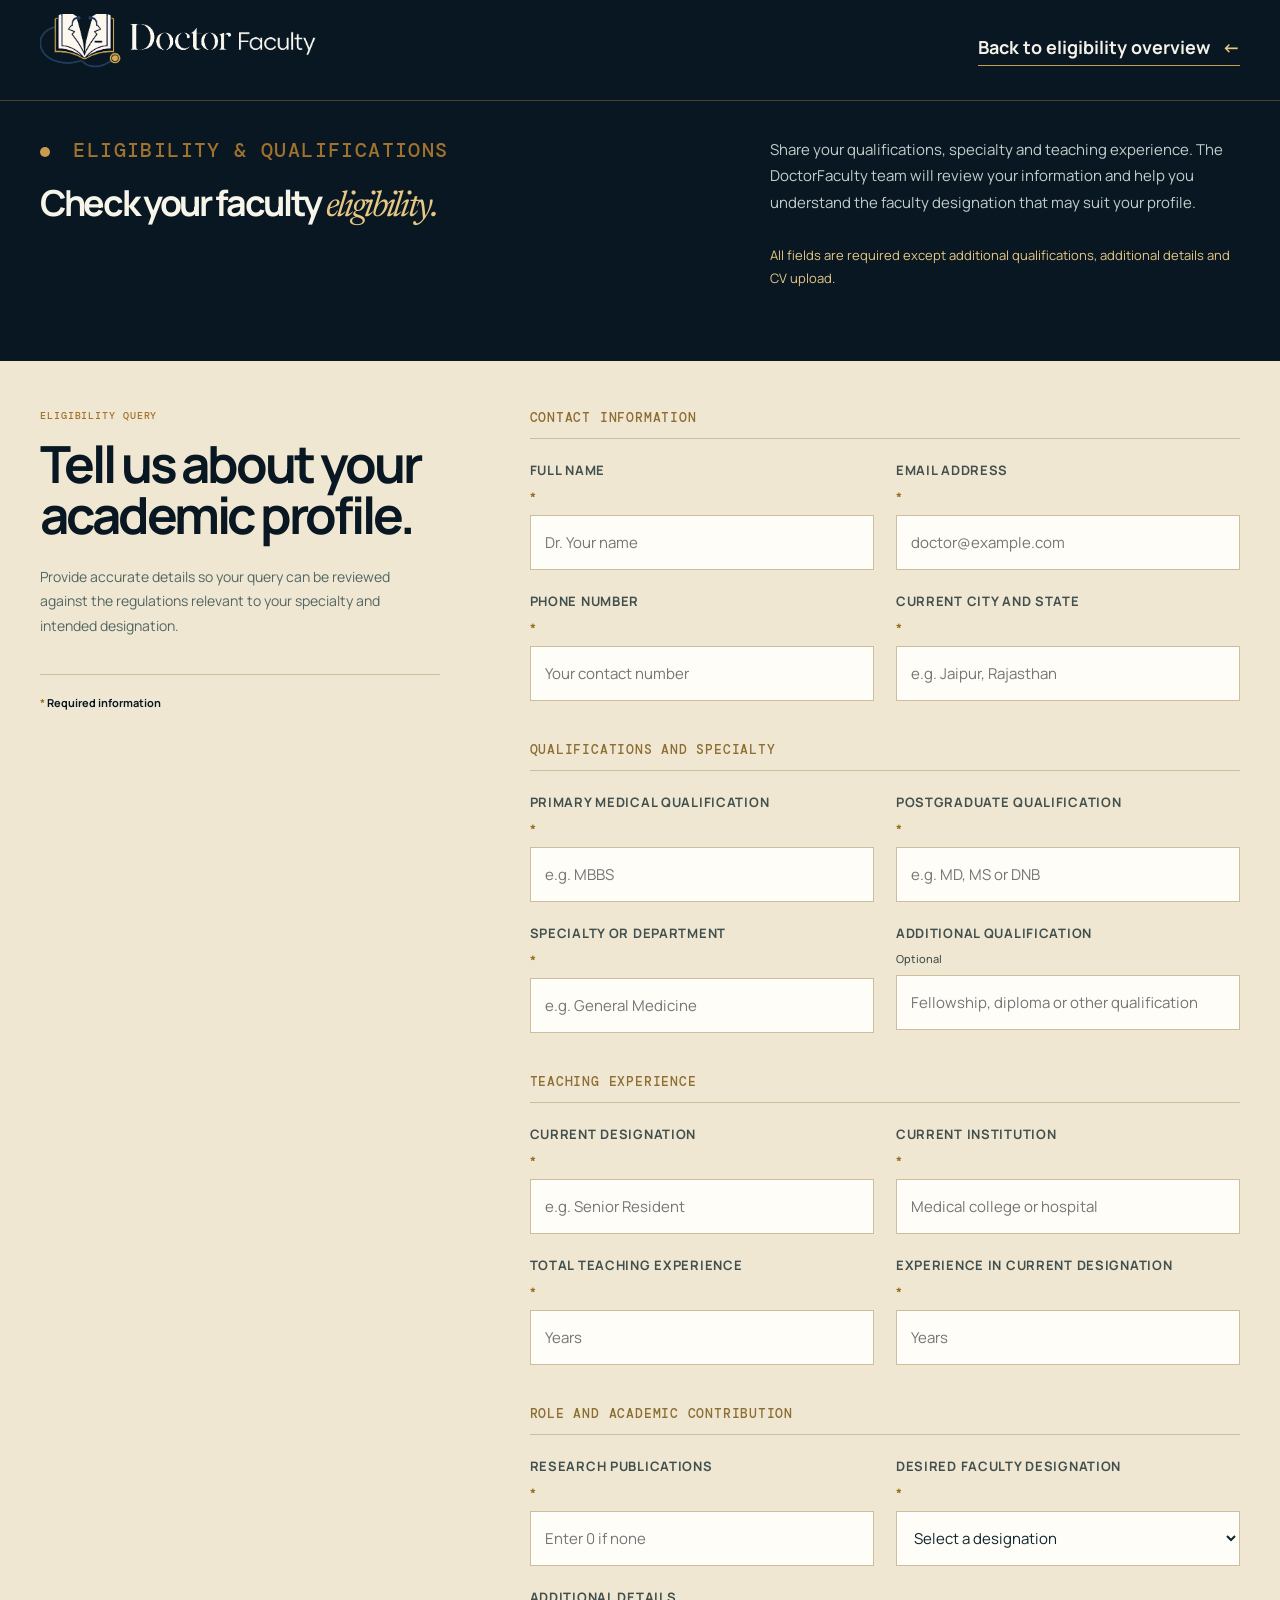
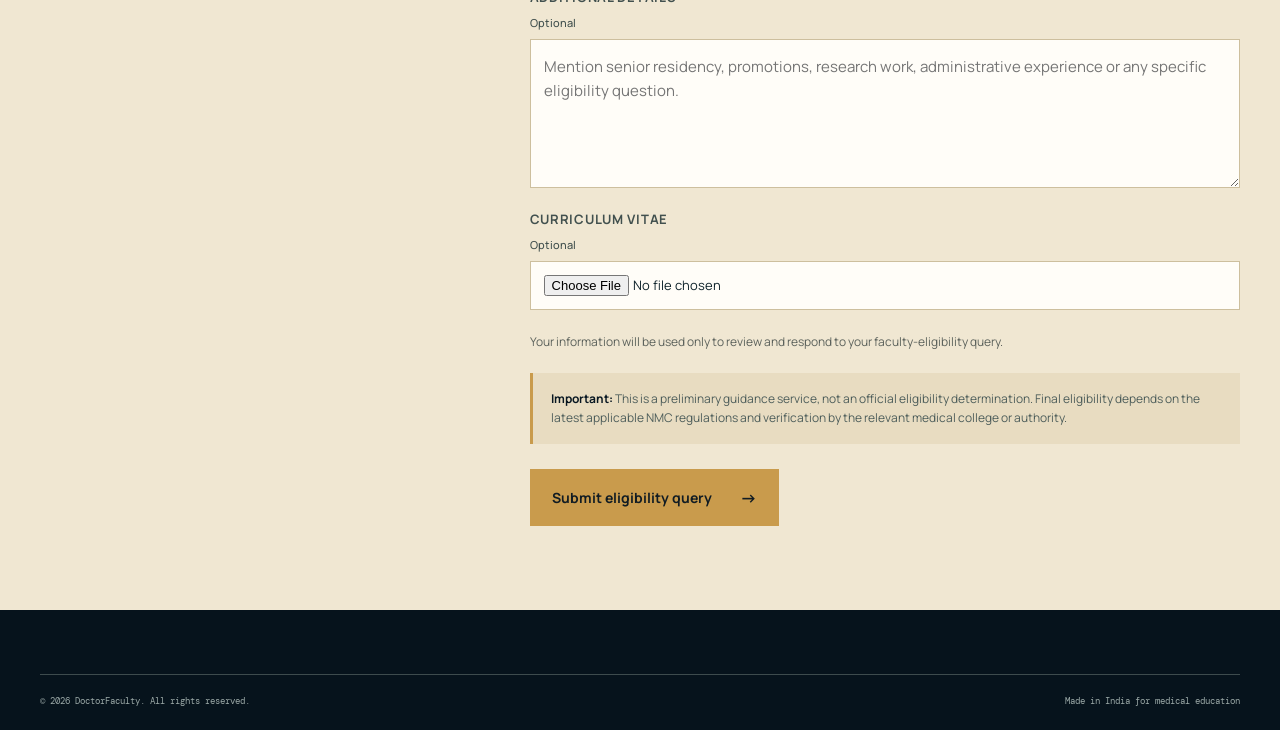
==== eligibility-check.html @ 606409a4 "Add files via upload" ====
<!doctype html>
<html lang="en">
<head>
  <script async src="https://www.googletagmanager.com/gtag/js?id=G-5FR53TYFRN"></script>
  <script>
    window.dataLayer = window.dataLayer || [];
    function gtag(){dataLayer.push(arguments);}
    gtag('js', new Date());
    gtag('config', 'G-5FR53TYFRN');
  </script>
  <meta charset="UTF-8" />
  <meta name="viewport" content="width=device-width, initial-scale=1.0" />
  <meta name="description" content="Share your qualifications and teaching experience for a preliminary DoctorFaculty eligibility review." />
  <title>Check Your Faculty Eligibility | DoctorFaculty</title>
  <link rel="preconnect" href="https://fonts.googleapis.com" />
  <link rel="preconnect" href="https://fonts.gstatic.com" crossorigin />
  <link href="https://fonts.googleapis.com/css2?family=DM+Mono:wght@400;500&family=Manrope:wght@400;500;600;700;800&family=Newsreader:opsz,wght@6..72,400;6..72,500&display=swap" rel="stylesheet" />
  <link rel="stylesheet" href="styles.css?v=20260720-3" />
  <link rel="icon" type="image/png" href="doctorfaculty-favicon.png?v=20260718-4" />
</head>
<body>
  <header class="header">
    <nav class="nav container" aria-label="Main navigation">
      <a class="logo logo-image" href="index.html#home" aria-label="DoctorFaculty home"><span><img src="doctorfaculty-logo-transparent-v2.png?v=20260718-5" alt="DoctorFaculty" /></span></a>
      <a class="back-home" href="index.html#eligibility">Back to eligibility overview <span>←</span></a>
    </nav>
  </header>

  <main class="join-page eligibility-query-page">
    <section class="join-intro eligibility-query-intro">
      <div class="container join-intro-grid">
        <div>
          <p class="eyebrow"><i></i> Eligibility &amp; qualifications</p>
          <h1>Check your faculty <em>eligibility.</em></h1>
        </div>
        <div>
          <p>Share your qualifications, specialty and teaching experience. The DoctorFaculty team will review your information and help you understand the faculty designation that may suit your profile.</p>
          <p class="eligibility-intro-note">All fields are required except additional qualifications, additional details and CV upload.</p>
        </div>
      </div>
    </section>

    <section class="join-form-section eligibility-form-section">
      <div class="container join-form-layout">
        <aside class="form-aside">
          <p class="eyebrow">Eligibility query</p>
          <h2>Tell us about your academic profile.</h2>
          <p>Provide accurate details so your query can be reviewed against the regulations relevant to your specialty and intended designation.</p>
          <div class="required-note"><span>*</span> Required information</div>
        </aside>

        <form class="faculty-application eligibility-application" action="https://formsubmit.co/doctorfaculty09@gmail.com" method="POST" enctype="multipart/form-data">
          <input type="hidden" name="_subject" value="New DoctorFaculty faculty eligibility query" />
          <input type="hidden" name="_template" value="table" />

          <h3 class="form-section-title">Contact information</h3>
          <label>Full name <b>*</b><input type="text" name="name" autocomplete="name" placeholder="Dr. Your name" required /></label>
          <label>Email address <b>*</b><input type="email" name="email" autocomplete="email" placeholder="doctor@example.com" required /></label>
          <label>Phone number <b>*</b><input type="tel" name="phone" autocomplete="tel" inputmode="tel" placeholder="Your contact number" required /></label>
          <label>Current city and state <b>*</b><input type="text" name="current_location" placeholder="e.g. Jaipur, Rajasthan" required /></label>

          <h3 class="form-section-title">Qualifications and specialty</h3>
          <label>Primary medical qualification <b>*</b><input type="text" name="primary_qualification" placeholder="e.g. MBBS" required /></label>
          <label>Postgraduate qualification <b>*</b><input type="text" name="postgraduate_qualification" placeholder="e.g. MD, MS or DNB" required /></label>
          <label>Specialty or department <b>*</b><input type="text" name="specialty_department" placeholder="e.g. General Medicine" required /></label>
          <label>Additional qualification <small>Optional</small><input type="text" name="additional_qualification" placeholder="Fellowship, diploma or other qualification" /></label>

          <h3 class="form-section-title">Teaching experience</h3>
          <label>Current designation <b>*</b><input type="text" name="current_designation" placeholder="e.g. Senior Resident" required /></label>
          <label>Current institution <b>*</b><input type="text" name="current_institution" placeholder="Medical college or hospital" required /></label>
          <label>Total teaching experience <b>*</b><input type="number" name="total_teaching_experience_years" min="0" step="0.5" placeholder="Years" required /></label>
          <label>Experience in current designation <b>*</b><input type="number" name="current_designation_experience_years" min="0" step="0.5" placeholder="Years" required /></label>

          <h3 class="form-section-title">Role and academic contribution</h3>
          <label>Research publications <b>*</b><input type="number" name="research_publications" min="0" step="1" placeholder="Enter 0 if none" required /></label>
          <label>Desired faculty designation <b>*</b><select name="desired_faculty_designation" required><option value="" selected disabled>Select a designation</option><option>Assistant Professor</option><option>Associate Professor</option><option>Professor</option><option>Not sure — please advise</option></select></label>
          <label class="field-wide">Additional details <small>Optional</small><textarea name="additional_details" rows="5" placeholder="Mention senior residency, promotions, research work, administrative experience or any specific eligibility question."></textarea></label>
          <label class="field-wide">Curriculum vitae <small>Optional</small><input type="file" name="attachment" accept=".pdf,.doc,.docx" /></label>

          <p class="form-privacy">Your information will be used only to review and respond to your faculty-eligibility query.</p>
          <p class="eligibility-disclaimer"><strong>Important:</strong> This is a preliminary guidance service, not an official eligibility determination. Final eligibility depends on the latest applicable NMC regulations and verification by the relevant medical college or authority.</p>
          <button class="button primary" type="submit">Submit eligibility query <span>→</span></button>
        </form>
      </div>
    </section>
  </main>

  <footer><div class="container footer-bottom join-footer"><span>© 2026 DoctorFaculty. All rights reserved.</span><span>Made in India for medical education</span></div></footer>
</body>
</html>
---- styles.css ----
:root{--navy:#081722;--navy-2:#0e2531;--gold:#c99b4c;--gold-light:#e7c784;--ivory:#f8f5ed;--cream:#f0e7d2;--muted:#aeb9b8;--line:rgba(201,155,76,.34);--dark-text:#18303a;--body:#526663}*{box-sizing:border-box}html{scroll-behavior:smooth;scroll-padding-top:80px}body{margin:0;background:var(--ivory);color:var(--navy);font-family:Manrope,Arial,sans-serif;-webkit-font-smoothing:antialiased}a{color:inherit}.container{width:min(1180px,calc(100% - 48px));margin:auto}.header{background:var(--navy);border-bottom:1px solid var(--line);position:sticky;top:0;z-index:20}.nav{min-height:80px;display:flex;align-items:center;justify-content:space-between;gap:28px}.logo{font:700 23px Newsreader,Georgia,serif;letter-spacing:-.7px;color:#fff;text-decoration:none;white-space:nowrap}.logo>span:not(.logo-mark){color:var(--gold-light)}.logo-mark{font:16px Manrope,sans-serif;color:var(--gold);margin-right:6px}.nav-links{display:flex;align-items:center;justify-content:flex-end;gap:clamp(13px,1.65vw,28px)}.nav-links a{font:600 10.5px Manrope,sans-serif;color:#e8ece8;text-decoration:none;white-space:nowrap}.nav-links a:hover{color:var(--gold-light)}.menu-toggle{display:none;border:0;background:transparent;color:#fff;font:500 11px 'DM Mono',monospace}.eyebrow{margin:0 0 16px;font:500 10px 'DM Mono',monospace;letter-spacing:.09em;text-transform:uppercase;color:#a1722c}.eyebrow i{width:6px;height:6px;display:inline-block;background:var(--gold);border-radius:50%;margin-right:8px}.hero{min-height:660px;background:var(--navy);display:grid;grid-template-columns:minmax(24px,1fr) minmax(0,570px) minmax(0,610px) minmax(24px,1fr)}.hero-copy{grid-column:2;padding:90px 70px 72px 0;position:relative;z-index:1;align-self:center}.hero h1,.section h2,.profile-section h2,.contact h2{font-size:clamp(55px,5.9vw,84px);line-height:.94;letter-spacing:-.068em;margin:18px 0 27px;color:var(--ivory);font-weight:700}.hero h1 em,.section h2 em,.profile-section h2 em,.contact h2 em{font-family:Newsreader,Georgia,serif;font-weight:400;color:var(--gold-light)}.intro{font-size:15px;line-height:1.75;max-width:480px;color:#c3cdca;margin:0}.hero-actions{display:flex;align-items:center;gap:25px;margin-top:34px}.button{font:700 11px Manrope,sans-serif;text-decoration:none;display:inline-flex;align-items:center;justify-content:center;gap:28px;border:0;cursor:pointer}.button span{font-size:17px}.primary{padding:15px 18px;background:var(--gold);color:#111c23}.text-button{color:#f4f2e8;border-bottom:1px solid var(--gold);padding-bottom:7px}.trusted{display:flex;align-items:center;gap:13px;margin-top:48px}.avatars{display:flex}.avatars span{display:grid;place-items:center;width:32px;height:32px;background:#b49e82;border:2px solid var(--navy);color:#13222d;border-radius:50%;margin-left:-7px;font:9px 'DM Mono',monospace}.avatars span:nth-child(2){background:#a8b7af}.avatars span:nth-child(3){background:#c29188}.trusted p{margin:0;color:#b8c4c0;font-size:10px;line-height:1.5}.trusted b{color:#f7f4e9}.hero-visual{grid-column:3;background:linear-gradient(90deg,rgba(8,23,34,.27),transparent 32%),url('doctorfaculty-premium-hero.png') center/cover no-repeat;border-left:1px solid var(--line);border-right:1px solid var(--line)}.logo-strip{background:#0d202a;color:#edeade;border-top:1px solid var(--line);border-bottom:1px solid var(--line);padding:25px 0}.logo-strip .container{display:flex;align-items:center;justify-content:space-between;gap:32px}.logo-strip p{margin:0;color:#aeb9b8;font:9px 'DM Mono',monospace;text-transform:uppercase;letter-spacing:.06em}.logo-strip div{display:flex;align-items:center;gap:42px;font:700 15px Newsreader,Georgia,serif;color:#e3d2ad}.section{padding:105px 0}.section h2,.profile-section h2{color:var(--navy);margin:0}.section h2 em,.profile-section h2 em{color:#a1722c}.split-intro{display:grid;grid-template-columns:1.15fr .85fr;gap:100px;align-items:start}.split-intro h2{font-size:clamp(45px,5vw,70px)}.lead-copy{padding-top:31px}.lead-copy p{font-size:16px;line-height:1.78;color:var(--body);margin:0 0 19px}.arrow-link{display:inline-block;font:700 11px Manrope,sans-serif;color:var(--navy);text-decoration:none;border-bottom:1px solid var(--gold);padding-bottom:7px;margin-top:13px}.arrow-link span{font-size:16px;margin-left:13px}.value-grid{display:grid;grid-template-columns:repeat(3,1fr);margin-top:70px;border-top:1px solid #d0c8b7}.value-grid article{padding:27px 35px 5px 0;border-right:1px solid #d0c8b7}.value-grid article+article{padding-left:35px}.value-grid article:last-child{border-right:0}.value-grid span{font:500 9px 'DM Mono',monospace;color:#937335}.value-grid h3{font-size:24px;letter-spacing:-.05em;margin:39px 0 12px}.value-grid p{font-size:13px;line-height:1.65;color:var(--body);max-width:300px}.careers{background:var(--navy-2);color:#f7f4e9}.careers .eyebrow{color:var(--gold-light)}.careers h2{color:#f7f4e9;font-size:clamp(45px,5vw,70px)}.careers h2 em{color:var(--gold-light)}.section-head{display:grid;grid-template-columns:1.3fr .7fr;gap:100px;align-items:end;margin-bottom:58px}.section-head>p{font-size:15px;line-height:1.75;color:var(--body);margin:0 0 5px}.careers .section-head>p{color:#bdc9c5}.career-grid{display:grid;grid-template-columns:repeat(3,1fr);gap:15px}.career-grid article{min-height:355px;background:#fdfbf5;color:var(--navy);padding:28px;display:flex;flex-direction:column;border:1px solid #cfc7b6}.career-grid article.accent{background:var(--gold);border-color:var(--gold)}.tag,.pill{align-self:flex-start;border:1px solid #b9a779;border-radius:20px;padding:6px 9px;color:#765d2d;font:500 8px 'DM Mono',monospace;text-transform:uppercase;letter-spacing:.04em}.career-grid h3{font-size:32px;line-height:1.04;letter-spacing:-.06em;margin:70px 0 14px}.career-grid p{font-size:13px;line-height:1.65;color:#526763;margin:0}.career-grid a{font-size:11px;font-weight:700;text-decoration:none;margin-top:auto;padding-top:24px;border-top:1px solid #d7d1c3}.career-grid a span{float:right;font-size:16px}.profile-section{background:var(--cream);padding:100px 0}.profile-layout{display:grid;grid-template-columns:.84fr 1.16fr;gap:90px}.profile-layout h2{font-size:clamp(44px,4.8vw,67px);line-height:.98}.profile-layout>div>p:last-child{font-size:16px;line-height:1.7;color:#4e5e5b;max-width:420px}.interest-form{display:grid;grid-template-columns:1fr 1fr;gap:20px}.interest-form label{font-size:11px;font-weight:700;text-transform:uppercase;letter-spacing:.06em;color:#41504e;display:flex;flex-direction:column;gap:9px}.interest-form label small{font-size:11px;font-weight:500;text-transform:none;letter-spacing:0}.interest-form input{width:100%;background:#fffdf8;border:1px solid #cdbf9e;border-radius:0;padding:15px 13px;color:#10242c;font:15px Manrope,sans-serif}.interest-form input[type=file]{padding:12px;font-size:13px}.interest-form .form-wide,.form-note{grid-column:1/-1}.form-note{margin:0;font-size:13px;line-height:1.6;color:#5c625c}.interest-form button{justify-self:start;margin-top:7px}.updates{background:var(--ivory)}.updates-layout{display:grid;grid-template-columns:.8fr 1.2fr;gap:90px}.updates-copy h2{font-size:clamp(44px,4.8vw,68px)}.updates-copy>p:not(.eyebrow){font-size:14px;line-height:1.75;color:var(--body);max-width:400px}.update-list{border-top:1px solid #d4cebf}.update-list a{display:grid;grid-template-columns:84px 1fr 25px;gap:16px;padding:28px 0;border-bottom:1px solid #d4cebf;color:var(--navy);text-decoration:none}.date{padding-top:7px;color:#72827d;font:9px 'DM Mono',monospace}.pill{font-size:8px}.update-list h3{max-width:510px;margin:13px 0 0;font-size:20px;line-height:1.25;letter-spacing:-.045em}.list-arrow{font-size:17px;color:#9a7430}.eligibility{background:#102630;color:#f9f6ed}.eligibility .eyebrow{color:var(--gold-light)}.eligibility h2{color:#f9f6ed;font-size:clamp(45px,5vw,70px)}.eligibility h2 em{color:var(--gold-light)}.eligibility .section-head>p{color:#bdc9c5}.eligibility-grid{display:grid;grid-template-columns:1fr 1fr;border-top:1px solid var(--line)}.eligibility-grid article{display:grid;grid-template-columns:45px 1fr;gap:20px;padding:32px 45px 32px 0;border-bottom:1px solid var(--line)}.eligibility-grid article:nth-child(odd){border-right:1px solid var(--line)}.eligibility-grid article:nth-child(even){padding-left:45px}.eligibility-grid span{width:34px;height:34px;border:1px solid var(--gold);border-radius:50%;display:grid;place-items:center;color:var(--gold-light);font:500 9px 'DM Mono',monospace}.eligibility-grid h3{font-size:21px;letter-spacing:-.045em;margin:4px 0 9px}.eligibility-grid p{font-size:13px;line-height:1.65;color:#afbfbb;margin:0}.disclaimer{font-size:10px;line-height:1.6;color:#90a29e;margin:27px 0 0;max-width:800px}.blog .section-head h2{font-size:clamp(45px,5vw,70px)}.blog-grid{display:grid;grid-template-columns:repeat(3,1fr);gap:15px}.blog-grid article{min-height:330px;background:#fcfbf7;border:1px solid #cfc7b6;padding:28px;display:flex;flex-direction:column}.blog-grid article:nth-child(2){background:#eadfc6}.article-type{color:#8c6d32;font:500 9px 'DM Mono',monospace;text-transform:uppercase;letter-spacing:.04em}.blog-grid h3{font:500 31px/1.06 Newsreader,Georgia,serif;letter-spacing:-.035em;margin:58px 0 16px}.blog-grid p{font-size:13px;line-height:1.65;color:var(--body);margin:0}.blog-grid a{font-size:11px;font-weight:700;text-decoration:none;margin-top:auto;padding-top:22px;border-top:1px solid #d7d1c3}.blog-grid a span{float:right;font-size:16px}.contact{padding:100px 0;background:var(--gold);color:var(--navy)}.contact-layout{display:grid;grid-template-columns:1.2fr .8fr;gap:100px;align-items:end}.contact .eyebrow{color:#59401a}.contact h2{color:var(--navy);font-size:clamp(48px,5.8vw,78px);margin:0}.contact h2 em{color:#fff8e7}.contact-layout>div:last-child>p{font-size:15px;line-height:1.75;color:#493d27;margin:0 0 28px}.dark-button{padding:15px 18px;background:var(--navy);color:#fff}.institution-email{display:block;margin-top:20px;font-size:11px;font-weight:700;text-decoration:none;border-bottom:1px solid #725728;padding-bottom:6px;width:max-content}footer{padding:64px 0 23px;background:#06131c;color:#e9e7df}.footer-grid{display:grid;grid-template-columns:2fr 1fr 1fr;gap:30px}.footer-grid>div:first-child>p{margin:23px 0;font:20px/1.15 Newsreader,Georgia,serif}.footer-grid>div:not(:first-child){display:flex;flex-direction:column;gap:10px}.footer-label{color:#b9a774;font:9px 'DM Mono',monospace;text-transform:uppercase;margin:5px 0 9px}.footer-grid a:not(.logo){color:#e9e7df;text-decoration:none;font-size:11px}.footer-bottom{border-top:1px solid #3d4b4d;margin-top:48px;padding-top:20px;color:#9caaa8;display:flex;justify-content:space-between;font:9px 'DM Mono',monospace}
@media(max-width:1080px){.nav-links{gap:13px}.nav-links a{font-size:9.5px}.hero{grid-template-columns:40px 1fr 44% 40px}.hero-copy{padding-right:40px}.section-head{gap:55px}.logo-strip div{gap:24px}}
@media(max-width:800px){html{scroll-padding-top:68px}.container{width:min(100% - 40px,1180px)}.nav{min-height:68px}.nav-links{display:none}.nav-links.open{display:flex;position:absolute;top:67px;left:0;right:0;padding:26px 24px;align-items:flex-start;flex-direction:column;background:var(--navy);border-bottom:1px solid var(--line);gap:19px}.nav-links a{font-size:12px}.menu-toggle{display:block}.hero{display:block;min-height:0}.hero-copy{padding:70px 20px 62px;width:min(100% - 40px,620px);margin:auto}.hero h1{font-size:52px}.hero-visual{display:block;min-height:430px;border:0;border-top:1px solid var(--line);background-position:63% center}.hero-actions{align-items:flex-start;flex-direction:column;gap:20px}.logo-strip .container{display:block}.logo-strip div{margin-top:18px;gap:12px;justify-content:space-between;font-size:13px}.logo-strip span:nth-child(4){display:none}.section,.profile-section,.contact{padding:78px 0}.split-intro,.section-head,.profile-layout,.updates-layout,.contact-layout{grid-template-columns:1fr;gap:35px}.lead-copy{padding-top:0}.value-grid,.career-grid,.blog-grid{grid-template-columns:1fr}.value-grid{margin-top:48px}.value-grid article,.value-grid article+article{padding:27px 0;border-right:0;border-bottom:1px solid #d0c8b7}.career-grid article{min-height:290px}.career-grid h3{margin-top:45px}.interest-form{grid-template-columns:1fr}.interest-form .form-wide,.form-note{grid-column:auto}.eligibility-grid{grid-template-columns:1fr}.eligibility-grid article,.eligibility-grid article:nth-child(even){padding:28px 0;border-right:0}.blog-grid article{min-height:285px}.blog-grid h3{margin-top:42px}.footer-grid{grid-template-columns:1fr 1fr}.footer-grid>div:first-child{grid-column:1/-1}.footer-bottom{flex-direction:column;align-items:flex-start;gap:13px}}
@media(max-width:430px){.hero h1{font-size:46px}.logo-strip span:nth-child(3){display:none}.update-list a{grid-template-columns:58px 1fr 18px}.update-list h3{font-size:17px}.interest-form button{width:100%}.institution-email{width:auto;line-height:1.5}}
.hero .eyebrow{font-size:42px;line-height:1.15;letter-spacing:.02em;margin-bottom:32px;max-width:650px}.hero .eyebrow i{width:14px;height:14px;margin-right:12px}.hero h1{max-width:650px;text-wrap:balance;line-height:1.06;letter-spacing:-.052em;margin-top:10px}.hero h1 em{display:inline-block;padding-top:.08em}
@media(max-width:800px){.hero .eyebrow{font-size:28px}.hero .eyebrow i{width:10px;height:10px}}
.back-home{color:#f4f2e8;text-decoration:none;font-size:12px;font-weight:700;border-bottom:1px solid var(--gold);padding-bottom:6px}.back-home span{margin-left:8px;color:var(--gold-light)}.join-page{background:var(--ivory)}.join-intro{background:var(--navy);color:#f7f4e9;padding:88px 0}.join-intro-grid{display:grid;grid-template-columns:1.15fr .85fr;gap:95px;align-items:end}.join-intro h1{font-size:clamp(52px,5.6vw,80px);line-height:.96;letter-spacing:-.065em;margin:18px 0 0}.join-intro h1 em{font-family:Newsreader,Georgia,serif;font-weight:400;color:var(--gold-light)}.join-intro-grid>div:last-child>p{font-size:15px;line-height:1.75;color:#c3cdca;margin:0 0 28px}.eligibility-cta{display:flex;flex-direction:column;gap:7px;background:var(--gold);color:var(--navy);padding:22px 24px;text-decoration:none}.eligibility-cta strong{font:700 15px/1.35 Manrope,sans-serif}.eligibility-cta span{font-size:12px;font-weight:700}.join-form-section{padding:95px 0;background:var(--cream)}.join-form-layout{display:grid;grid-template-columns:.72fr 1.28fr;gap:90px}.form-aside h2{font-size:clamp(38px,4vw,58px);line-height:1;letter-spacing:-.06em;margin:16px 0 24px}.form-aside>p:not(.eyebrow){font-size:14px;line-height:1.75;color:var(--body)}.required-note{border-top:1px solid #cdbf9e;margin-top:36px;padding-top:20px;font-size:11px;font-weight:700}.required-note span,.faculty-application label>b{color:#986d22}.faculty-application{display:grid;grid-template-columns:1fr 1fr;gap:22px}.faculty-application label{display:flex;flex-direction:column;gap:9px;font-size:11px;font-weight:700;text-transform:uppercase;letter-spacing:.055em;color:#41504e}.faculty-application label>b{display:inline}.faculty-application label small{font-size:11px;font-weight:500;text-transform:none;letter-spacing:0}.faculty-application input{width:100%;background:#fffdf8;border:1px solid #cdbf9e;border-radius:0;padding:16px 14px;color:#10242c;font:15px Manrope,sans-serif}.faculty-application input:focus{outline:2px solid var(--gold);outline-offset:1px}.faculty-application input[type=file]{padding:13px;font-size:13px}.faculty-application .field-wide,.form-privacy{grid-column:1/-1}.form-privacy{font-size:12px;line-height:1.6;color:#5c625c;margin:0}.faculty-application button{justify-self:start;margin-top:3px}.join-footer{margin-top:0}
@media(max-width:800px){.join-intro{padding:70px 0}.join-intro-grid,.join-form-layout{grid-template-columns:1fr;gap:38px}.join-intro h1{font-size:50px}.join-form-section{padding:72px 0}.faculty-application{grid-template-columns:1fr}.faculty-application .field-wide,.form-privacy{grid-column:auto}.faculty-application button{width:100%}}
@media(max-width:430px){.back-home{font-size:10px}.join-intro h1{font-size:43px}.eligibility-cta{padding:19px}.faculty-application{gap:18px}}
@media(min-width:801px){.container{width:min(1440px,calc(100% - 80px))}.nav-links{gap:clamp(24px,2vw,38px)}.nav-links a{font-size:15px;letter-spacing:-.01em}.hero{grid-template-columns:minmax(0,1fr) minmax(0,1fr);min-height:740px}.hero-copy{grid-column:1;padding:40px 64px 42px max(60px,calc((100vw - 1440px)/2));align-self:center}.hero-visual{grid-column:2;min-height:740px;background-image:linear-gradient(90deg,rgba(8,23,34,.18),transparent 26%),url('doctorfaculty-premium-hero.png?v=20260718-3');background-position:center right;border-right:0}.hero .eyebrow{font-size:30px;line-height:1.25;letter-spacing:.015em;margin-bottom:22px;max-width:760px}.hero .eyebrow i{width:12px;height:12px;margin-right:14px}.hero h1{max-width:760px;font-size:clamp(68px,5vw,88px);line-height:1.04;letter-spacing:-.045em;margin:0}.hero h1 em{display:block;margin-top:.17em;padding-top:0;line-height:1.06}.intro{max-width:590px;font-size:17px;line-height:1.6;margin-top:14px}.hero-actions{margin-top:16px}.button{font-size:14px}.primary{padding:17px 22px}}
@media(prefers-reduced-motion:reduce){html{scroll-behavior:auto}}
.logo-image{display:block;width:285px;height:72px;overflow:hidden;flex:0 0 auto}.logo-image>span{display:block;position:relative;width:100%;height:100%;overflow:hidden}.logo-image img{display:block;width:310px;max-width:none;transform:translate(-18px,-48px)}.footer-logo-image{width:250px;height:64px}.footer-logo-image img{width:275px;transform:translate(-16px,-43px)}
@media(min-width:801px){.nav{min-height:100px}}
@media(max-width:800px){.nav{min-height:78px}.logo-image{width:205px;height:55px}.logo-image img{width:225px;transform:translate(-13px,-35px)}}
.eligibility-button{margin-top:28px}.eligibility-query-intro{padding-bottom:76px}.eligibility-intro-note{margin-top:20px!important;color:var(--gold-light)!important;font-size:13px!important}.eligibility-form-section{padding-top:92px}.eligibility-application{align-items:start}.faculty-application select,.faculty-application textarea{width:100%;background:#fffdf8;border:1px solid #cdbf9e;border-radius:0;padding:15px 13px;color:#10242c;font:15px Manrope,sans-serif}.faculty-application textarea{resize:vertical;line-height:1.55}.form-section-title{grid-column:1/-1;margin:18px 0 0;padding:0 0 12px;border-bottom:1px solid #cdbf9e;color:#8c6d32;font:500 11px 'DM Mono',monospace;text-transform:uppercase;letter-spacing:.06em}.form-section-title:first-of-type{margin-top:0}.eligibility-disclaimer{grid-column:1/-1;margin:0;padding:16px 18px;border-left:3px solid var(--gold);background:#e8dcc1;color:#4e5e5b;font-size:12px;line-height:1.65}.eligibility-disclaimer strong{color:var(--navy)}
@media(max-width:800px){.eligibility-query-intro{padding-bottom:60px}.eligibility-form-section{padding-top:72px}.form-section-title{grid-column:auto}.eligibility-disclaimer{grid-column:auto}}
@media(max-width:800px){.header .container{width:min(100% - 28px,1180px)}.nav{position:relative;min-height:78px;gap:14px}.menu-toggle{display:inline-flex;align-items:center;justify-content:center;gap:10px;min-width:92px;min-height:44px;padding:10px 14px;border:1px solid var(--line);color:#fff;font:600 13px Manrope,sans-serif;cursor:pointer}.menu-toggle b{color:var(--gold-light);font-size:18px;line-height:1}.nav-links.open{display:flex;position:fixed;top:78px;left:0;right:0;max-height:calc(100vh - 78px);overflow-y:auto;padding:10px 20px 24px;align-items:stretch;flex-direction:column;background:#081722;border-top:1px solid var(--line);border-bottom:2px solid var(--gold);gap:0;box-shadow:0 18px 38px rgba(0,0,0,.28)}.nav-links a{display:flex;align-items:center;min-height:56px;padding:13px 4px;border-bottom:1px solid rgba(201,155,76,.22);font-size:16px;font-weight:600;white-space:normal}.nav-links a:last-child{border-bottom:0}.back-home{min-height:44px;display:inline-flex;align-items:center;text-align:right;line-height:1.3}.hero-copy{padding-top:58px}.hero h1{font-size:clamp(46px,13vw,58px);line-height:1}.hero .eyebrow{font-size:clamp(17px,5.7vw,25px);line-height:1.35}.hero-visual{min-height:360px}.button{min-height:48px}.primary{padding:16px 20px}}
@media(max-width:430px){.logo-image{width:190px;height:52px}.logo-image img{width:210px;transform:translate(-12px,-33px)}.menu-toggle{min-width:84px;padding:9px 11px}.back-home{max-width:126px;font-size:10px}.hero-copy{width:min(100% - 28px,620px);padding-left:0;padding-right:0}.hero h1{font-size:46px}.section h2,.profile-section h2,.contact h2{font-size:44px}.footer-grid{grid-template-columns:1fr}.footer-grid>div:first-child{grid-column:auto}}
@media(max-width:800px){.menu-toggle,.nav-links,.nav-links.open{display:none!important}.nav{justify-content:flex-start}.hero-copy{padding-top:46px}}

/* Join page refinements — 2026-07-20 */
.join-intro{padding:36px 0 44px}
.join-intro-grid{align-items:start}
.join-intro .eyebrow{font-size:20px;letter-spacing:.07em;margin-bottom:20px}
.join-intro .eyebrow i{width:10px;height:10px;margin-right:10px}
.join-intro h1{font-size:clamp(26px,2.8vw,40px);line-height:1.1}
.back-home{font-size:18px}
@media(max-width:800px){.join-intro{padding:36px 0 64px}.join-intro h1{font-size:27px}.join-intro .eyebrow{font-size:16px}}
@media(max-width:430px){.back-home{font-size:14px}.join-intro h1{font-size:24px}}

.join-form-section{padding:48px 0 84px}
@media(max-width:800px){.join-intro{padding:28px 0 36px}.join-form-section{padding:44px 0 64px}}

/* Form label sizing — 2026-07-20 */
.faculty-application label{font-size:13px}
.form-section-title{font-size:13px}
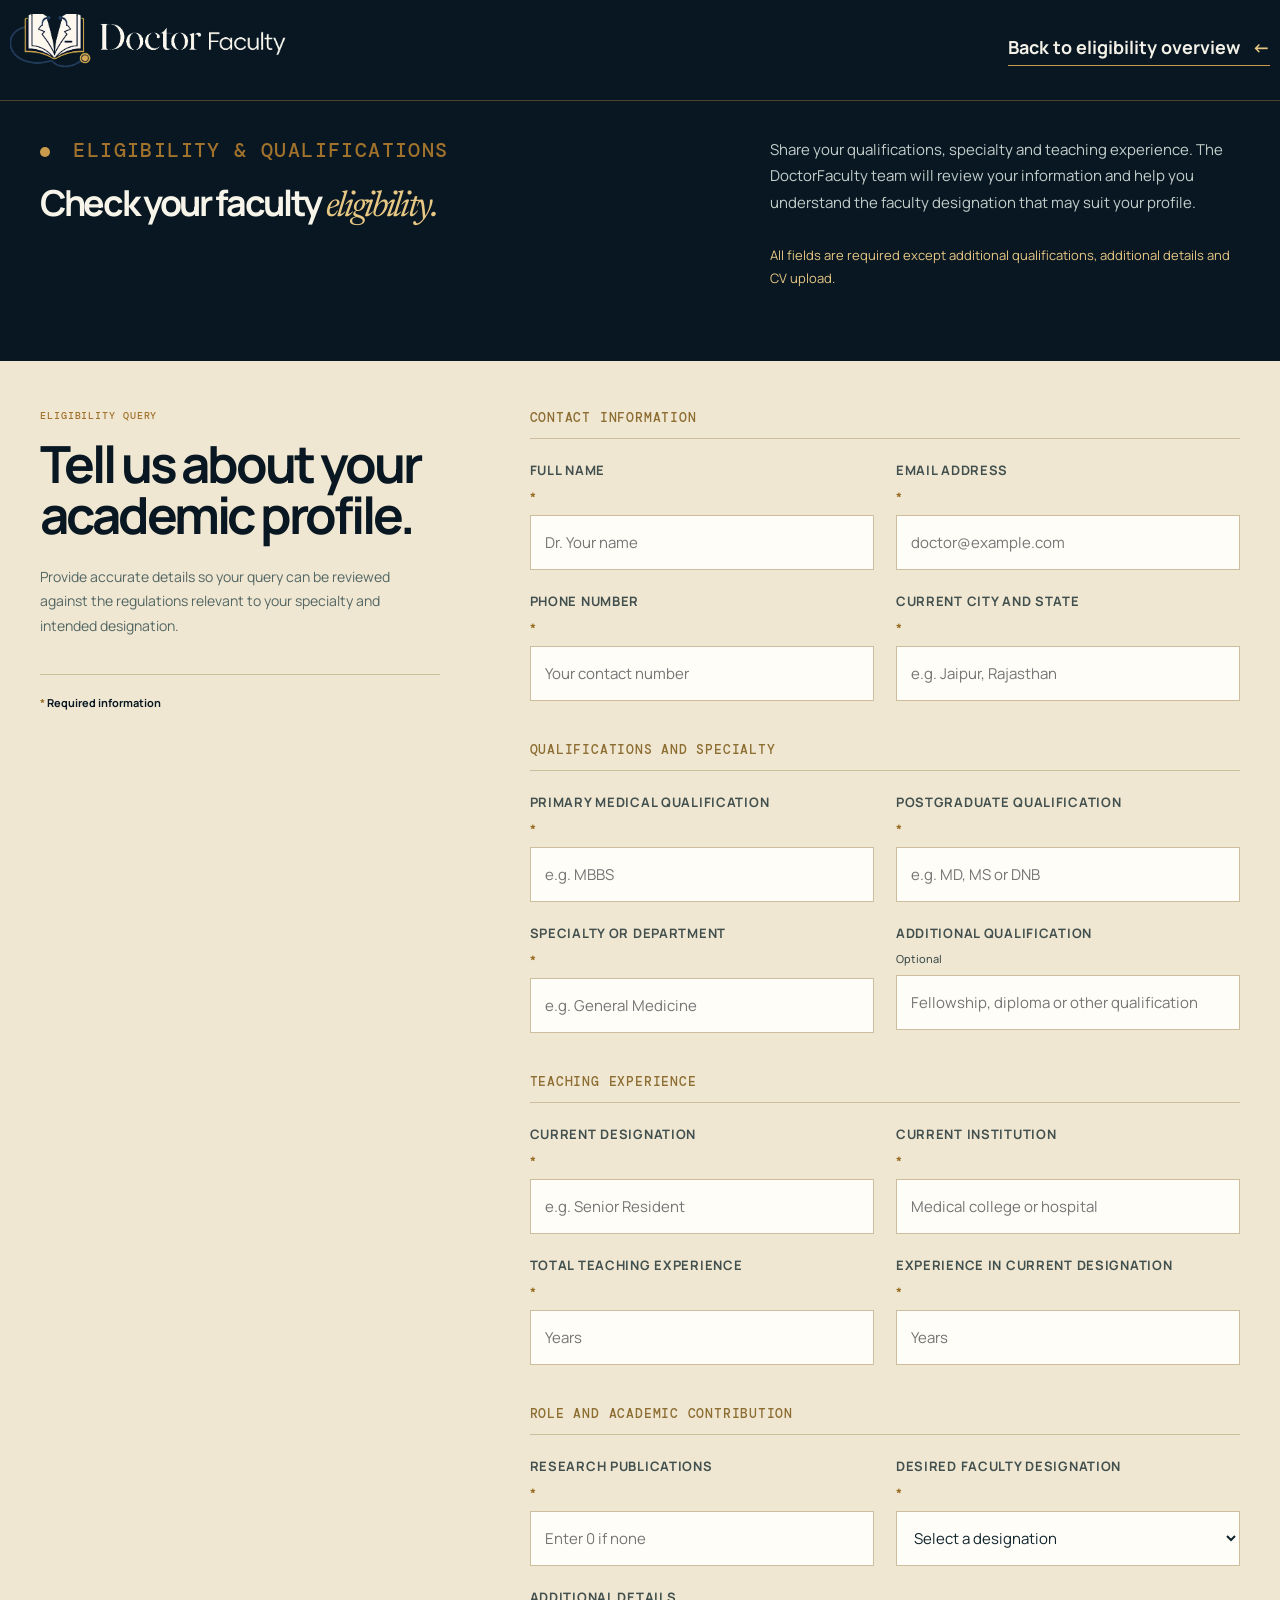
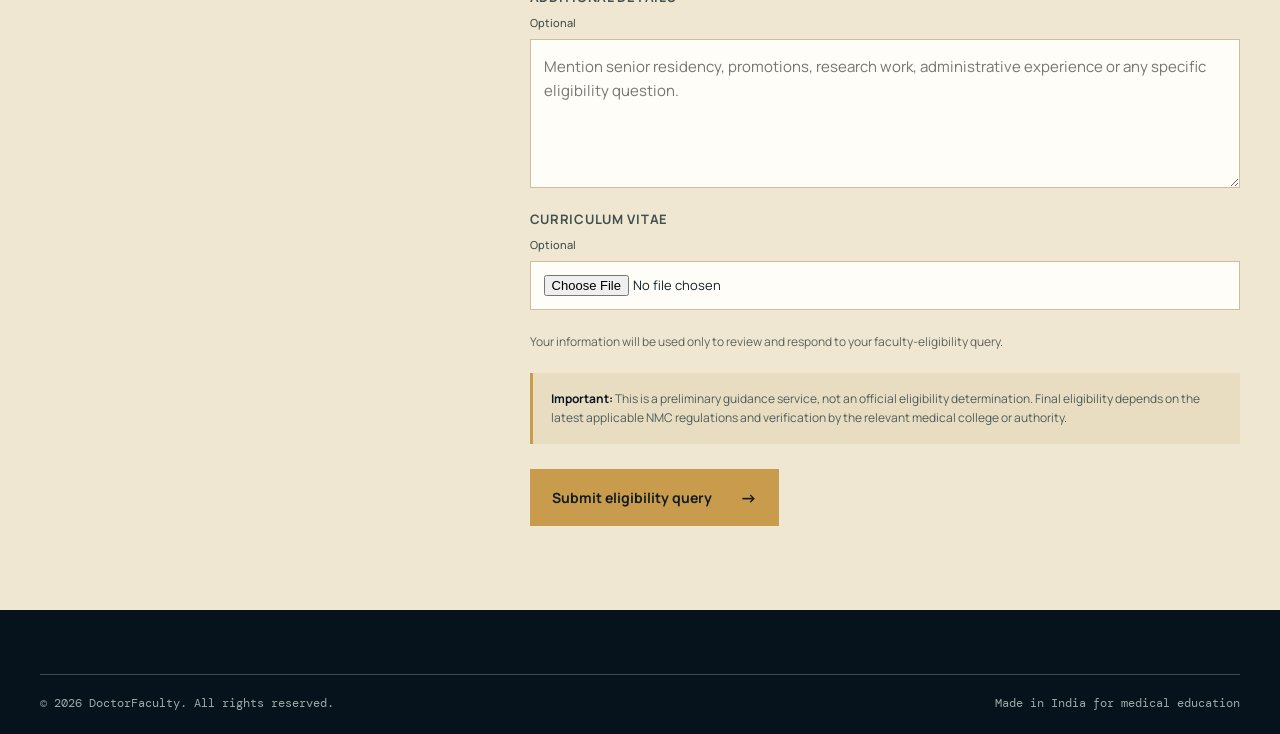
==== commit 95d81234: "Add NMC updates and For Institutions pages, update nav and stylesheet Move NMC updates from homepage" ====
--- a/eligibility-check.html
+++ b/eligibility-check.html
@@ -15,7 +15,7 @@
   <link rel="preconnect" href="https://fonts.googleapis.com" />
   <link rel="preconnect" href="https://fonts.gstatic.com" crossorigin />
   <link href="https://fonts.googleapis.com/css2?family=DM+Mono:wght@400;500&family=Manrope:wght@400;500;600;700;800&family=Newsreader:opsz,wght@6..72,400;6..72,500&display=swap" rel="stylesheet" />
-  <link rel="stylesheet" href="styles.css?v=20260720-3" />
+  <link rel="stylesheet" href="site-v18-navright.css" />
   <link rel="icon" type="image/png" href="doctorfaculty-favicon.png?v=20260718-4" />
 </head>
 <body>
--- a/site-v18-navright.css
+++ b/site-v18-navright.css
@@ -0,0 +1,37 @@
+:root{--navy:#081722;--navy-2:#0e2531;--gold:#c99b4c;--gold-light:#e7c784;--ivory:#f8f5ed;--cream:#f0e7d2;--muted:#aeb9b8;--line:rgba(201,155,76,.34);--dark-text:#18303a;--body:#526663}*{box-sizing:border-box}html{scroll-behavior:smooth;scroll-padding-top:80px}body{margin:0;background:var(--ivory);color:var(--navy);font-family:Manrope,Arial,sans-serif;-webkit-font-smoothing:antialiased}a{color:inherit}.container{width:min(1180px,calc(100% - 48px));margin:auto}.nav.container{width:min(1800px,calc(100% - 20px))}.header{background:var(--navy);border-bottom:1px solid var(--line);position:sticky;top:0;z-index:20}.nav{min-height:80px;display:flex;align-items:center;justify-content:space-between;gap:28px}.logo{font:700 23px Newsreader,Georgia,serif;letter-spacing:-.7px;color:#fff;text-decoration:none;white-space:nowrap}.logo>span:not(.logo-mark){color:var(--gold-light)}.logo-mark{font:16px Manrope,sans-serif;color:var(--gold);margin-right:6px}.nav-links{display:flex;align-items:center;justify-content:flex-end;gap:clamp(13px,1.65vw,28px)}.nav-links a{font:600 20px Manrope,sans-serif;color:#e8ece8;text-decoration:none;white-space:nowrap}.nav-links a:hover{color:var(--gold-light)}.menu-toggle{display:none;border:0;background:transparent;color:#fff;font:500 11px 'DM Mono',monospace}.eyebrow{margin:0 0 16px;font:500 10px 'DM Mono',monospace;letter-spacing:.09em;text-transform:uppercase;color:#a1722c}.blog .eyebrow{font-size:15px}.about .eyebrow{font-size:20px}.eyebrow i{width:6px;height:6px;display:inline-block;background:var(--gold);border-radius:50%;margin-right:8px}.hero{min-height:660px;background:var(--navy);display:grid;grid-template-columns:minmax(24px,1fr) minmax(0,570px) minmax(0,610px) minmax(24px,1fr)}.hero-copy{grid-column:2;padding:90px 70px 72px 0;position:relative;z-index:1;align-self:center}.hero h1,.section h2,.profile-section h2,.contact h2{font-size:clamp(55px,5.9vw,84px);line-height:.94;letter-spacing:-.068em;margin:18px 0 27px;color:var(--ivory);font-weight:700}.hero h1 em,.section h2 em,.profile-section h2 em,.contact h2 em{font-family:Newsreader,Georgia,serif;font-weight:400;color:var(--gold-light)}.intro{font-size:8px;line-height:1.6;max-width:480px;color:#c3cdca;margin:0}.hero-actions{display:flex;align-items:center;gap:25px;margin-top:34px}.button{font:700 11px Manrope,sans-serif;text-decoration:none;display:inline-flex;align-items:center;justify-content:center;gap:28px;border:0;cursor:pointer}.button span{font-size:17px}.primary{padding:16px 18px;background:var(--gold);color:#111c23}.text-button{color:#f4f2e8;border-bottom:1px solid var(--gold);padding-bottom:7px}.trusted{display:flex;align-items:center;gap:13px;margin-top:48px}.avatars{display:flex}.avatars span{display:grid;place-items:center;width:64px;height:64px;background:#b49e82;border:2px solid var(--navy);color:#13222d;border-radius:50%;margin-left:-7px;font:18px 'DM Mono',monospace}.avatars span:nth-child(2){background:#a8b7af}.avatars span:nth-child(3){background:#c29188}.trusted p{margin:0;color:#b8c4c0;font-size:20px;line-height:1.4}.trusted b{color:#f7f4e9}.hero-visual{grid-column:3;background:linear-gradient(90deg,rgba(8,23,34,.27),transparent 32%),url('doctorfaculty-premium-hero.png') center/cover no-repeat;border-left:1px solid var(--line);border-right:1px solid var(--line)}.logo-strip{background:#0d202a;color:#edeade;border-top:1px solid var(--line);border-bottom:1px solid var(--line);padding:25px 0}.logo-strip .container{display:flex;align-items:center;justify-content:space-between;gap:32px}.logo-strip p{margin:0;color:#aeb9b8;font:18px 'DM Mono',monospace;text-transform:uppercase;letter-spacing:.06em}.logo-strip div{display:flex;align-items:center;gap:42px;font:700 15px Newsreader,Georgia,serif;color:#e3d2ad}.section{padding:105px 0}.section h2,.profile-section h2{color:var(--navy);margin:0}.section h2 em,.profile-section h2 em{color:#a1722c}.split-intro{display:grid;grid-template-columns:1.15fr .85fr;gap:100px;align-items:start}.split-intro h2{font-size:clamp(45px,5vw,70px)}.lead-copy{padding-top:31px}.lead-copy p{font-size:18px;line-height:1.65;color:var(--body);margin:0 0 19px}.arrow-link{display:inline-flex;align-items:center;gap:12px;font:700 20px Manrope,sans-serif;color:#111c23;background:var(--gold);text-decoration:none;border:0;padding:16px 22px;margin-top:20px}.arrow-link span{font-size:20px;margin-left:0}.value-grid{display:grid;grid-template-columns:repeat(3,1fr);margin-top:70px;border-top:1px solid #d0c8b7}.value-grid article{padding:27px 35px 5px 0;border-right:1px solid #d0c8b7}.value-grid article+article{padding-left:35px}.value-grid article:last-child{border-right:0}.value-grid span{font:500 18px 'DM Mono',monospace;color:#937335}.value-grid h3{font-size:48px;letter-spacing:-.05em;margin:39px 0 12px}.value-grid p{font-size:18px;line-height:1.65;color:var(--body);max-width:100%}.careers{background:var(--navy-2);color:#f7f4e9}.careers .eyebrow{color:var(--gold-light)}.careers h2{color:#f7f4e9;font-size:clamp(45px,5vw,70px)}.careers h2 em{color:var(--gold-light)}.section-head{display:grid;grid-template-columns:1.3fr .7fr;gap:100px;align-items:end;margin-bottom:58px}.section-head>p{font-size:15px;line-height:1.75;color:var(--body);margin:0 0 5px}.eligibility .section-head>p{font-size:18px;line-height:1.65}.careers .section-head>p{color:#bdc9c5;font-size:23px}.career-grid{display:grid;grid-template-columns:repeat(3,1fr);gap:15px}.career-grid article{min-height:355px;background:#fdfbf5;color:var(--navy);padding:28px;display:flex;flex-direction:column;border:1px solid #cfc7b6}.career-grid article.accent{background:var(--gold);border-color:var(--gold)}.tag,.pill{align-self:flex-start;border:1px solid #b9a779;border-radius:20px;padding:6px 9px;color:#765d2d;font:500 8px 'DM Mono',monospace;text-transform:uppercase;letter-spacing:.04em}.career-grid h3{font-size:32px;line-height:1.04;letter-spacing:-.06em;margin:70px 0 14px}.career-grid p{font-size:13px;line-height:1.65;color:#526763;margin:0}.career-grid a{font-size:23px;font-weight:700;text-decoration:none;margin-top:auto;padding-top:24px;border-top:1px solid #d7d1c3}.career-grid a span{float:right;font-size:16px}.profile-section{background:var(--cream);padding:100px 0}.profile-layout{display:grid;grid-template-columns:.84fr 1.16fr;gap:90px}.profile-layout h2{font-size:clamp(44px,4.8vw,67px);line-height:.98}.profile-layout>div>p:last-child{font-size:16px;line-height:1.7;color:#4e5e5b;max-width:420px}.interest-form{display:grid;grid-template-columns:1fr 1fr;gap:20px}.interest-form label{font-size:11px;font-weight:700;text-transform:uppercase;letter-spacing:.06em;color:#41504e;display:flex;flex-direction:column;gap:9px}.interest-form label small{font-size:11px;font-weight:500;text-transform:none;letter-spacing:0}.interest-form input{width:100%;background:#fffdf8;border:1px solid #cdbf9e;border-radius:0;padding:15px 13px;color:#10242c;font:15px Manrope,sans-serif}.interest-form input[type=file]{padding:12px;font-size:13px}.interest-form .form-wide,.form-note{grid-column:1/-1}.form-note{margin:0;font-size:13px;line-height:1.6;color:#5c625c}.interest-form button{justify-self:start;margin-top:7px}.updates{background:var(--ivory)}.updates-layout{display:grid;grid-template-columns:.8fr 1.2fr;gap:90px}.updates-copy h2{font-size:clamp(44px,4.8vw,68px)}.updates-copy>p:not(.eyebrow){font-size:18px;line-height:1.65;color:var(--body);max-width:480px}.update-list{border-top:1px solid #d4cebf}.update-list a{display:grid;grid-template-columns:84px 1fr 25px;gap:16px;padding:28px 0;border-bottom:1px solid #d4cebf;color:var(--navy);text-decoration:none}.date{padding-top:7px;color:#72827d;font:9px 'DM Mono',monospace}.pill{font-size:8px}.update-list h3{max-width:510px;margin:13px 0 0;font-size:20px;line-height:1.25;letter-spacing:-.045em}.list-arrow{font-size:17px;color:#9a7430}.eligibility{background:#102630;color:#f9f6ed}.eligibility .eyebrow{color:var(--gold-light)}.eligibility h2{color:#f9f6ed;font-size:clamp(45px,5vw,70px)}.eligibility h2 em{color:var(--gold-light)}.eligibility .section-head>p{color:#bdc9c5}.eligibility-grid{display:grid;grid-template-columns:1fr 1fr;border-top:1px solid var(--line)}.eligibility-grid article{display:grid;grid-template-columns:45px 1fr;gap:20px;padding:32px 45px 32px 0;border-bottom:1px solid var(--line)}.eligibility-grid article:nth-child(odd){border-right:1px solid var(--line)}.eligibility-grid article:nth-child(even){padding-left:45px}.eligibility-grid span{width:51px;height:51px;border:1px solid var(--gold);border-radius:50%;display:grid;place-items:center;color:var(--gold-light);font:500 14px 'DM Mono',monospace}.eligibility-grid h3{font-size:32px;letter-spacing:-.045em;margin:4px 0 9px}.eligibility-grid p{font-size:18px;line-height:1.65;color:#afbfbb;margin:0}#for-institutions h1{font-size:clamp(56px,6vw,88px)}#for-institutions h1 em{font-family:Newsreader,Georgia,serif;font-weight:400;color:var(--gold-light)}.disclaimer{font-size:10px;line-height:1.6;color:#90a29e;margin:27px 0 0;max-width:800px}.blog .section-head h2{font-size:clamp(45px,5vw,70px)}.blog-grid{display:grid;grid-template-columns:repeat(3,1fr);gap:15px}.blog-grid article{min-height:330px;background:#fcfbf7;border:1px solid #cfc7b6;padding:28px;display:flex;flex-direction:column}.blog-grid article:nth-child(2){background:#eadfc6}.article-type{color:#8c6d32;font:500 9px 'DM Mono',monospace;text-transform:uppercase;letter-spacing:.04em}.blog-grid h3{font:500 31px/1.06 Newsreader,Georgia,serif;letter-spacing:-.035em;margin:58px 0 16px}.blog-grid p{font-size:13px;line-height:1.65;color:var(--body);margin:0}.blog-grid a{font-size:11px;font-weight:700;text-decoration:none;margin-top:auto;padding-top:22px;border-top:1px solid #d7d1c3}.blog-grid a span{float:right;font-size:16px}.contact{padding:100px 0;background:var(--gold);color:var(--navy)}.contact-layout{display:grid;grid-template-columns:1.2fr .8fr;gap:100px;align-items:end}.contact .eyebrow{color:#59401a}.contact h2{color:var(--navy);font-size:clamp(48px,5.8vw,78px);margin:0}.contact h2 em{color:#fff8e7}.contact-layout>div:last-child>p{font-size:18px;line-height:1.65;color:#493d27;margin:0 0 28px}.dark-button{padding:15px 18px;background:var(--navy);color:#fff}.button.dark-button,.button.eligibility-button{font-size:14px}.button.dark-button{font-size:18px}.institution-email{display:block;margin-top:20px;font-size:14px;font-weight:700;text-decoration:none;border-bottom:1px solid #725728;padding-bottom:6px;width:max-content}footer{padding:64px 0 23px;background:#06131c;color:#e9e7df}.footer-grid{display:grid;grid-template-columns:2fr 1fr 1fr;gap:30px}.footer-grid>div:first-child>p{margin:23px 0;font:26px/1.25 Newsreader,Georgia,serif}.footer-grid>div:not(:first-child){display:flex;flex-direction:column;gap:10px}.footer-label{color:#b9a774;font:12px 'DM Mono',monospace;text-transform:uppercase;margin:5px 0 9px}.footer-grid a:not(.logo){color:#e9e7df;text-decoration:none;font-size:15px}.footer-bottom{border-top:1px solid #3d4b4d;margin-top:48px;padding-top:20px;color:#9caaa8;display:flex;justify-content:space-between;font:12px 'DM Mono',monospace}
+@media(max-width:1080px){.nav-links{gap:13px}.nav-links a{font-size:9.5px}.hero{grid-template-columns:40px 1fr 44% 40px}.hero-copy{padding-right:40px}.section-head{gap:55px}.logo-strip div{gap:24px}}
+@media(max-width:800px){html{scroll-padding-top:68px}.container{width:min(100% - 40px,1180px)}.nav{min-height:68px}.nav-links{display:none}.nav-links.open{display:flex;position:absolute;top:67px;left:0;right:0;padding:26px 24px;align-items:flex-start;flex-direction:column;background:var(--navy);border-bottom:1px solid var(--line);gap:19px}.nav-links a{font-size:12px}.menu-toggle{display:block}.hero{display:block;min-height:0}.hero-copy{padding:70px 20px 62px;width:min(100% - 40px,620px);margin:auto}.hero h1{font-size:52px}.hero-visual{display:block;min-height:430px;border:0;border-top:1px solid var(--line);background-position:63% center}.hero-actions{align-items:flex-start;flex-direction:column;gap:20px}.logo-strip .container{display:block}.logo-strip div{margin-top:18px;gap:12px;justify-content:space-between;font-size:13px}.logo-strip span:nth-child(4){display:none}.section,.profile-section,.contact{padding:78px 0}.split-intro,.section-head,.profile-layout,.updates-layout,.contact-layout{grid-template-columns:1fr;gap:35px}.lead-copy{padding-top:0}.value-grid,.career-grid,.blog-grid{grid-template-columns:1fr}.value-grid{margin-top:48px}.value-grid article,.value-grid article+article{padding:27px 0;border-right:0;border-bottom:1px solid #d0c8b7}.career-grid article{min-height:290px}.career-grid h3{margin-top:45px}.interest-form{grid-template-columns:1fr}.interest-form .form-wide,.form-note{grid-column:auto}.eligibility-grid{grid-template-columns:1fr}.eligibility-grid article,.eligibility-grid article:nth-child(even){padding:28px 0;border-right:0}.blog-grid article{min-height:285px}.blog-grid h3{margin-top:42px}.footer-grid{grid-template-columns:1fr 1fr}.footer-grid>div:first-child{grid-column:1/-1}.footer-bottom{flex-direction:column;align-items:flex-start;gap:13px}}
+@media(max-width:430px){.hero h1{font-size:46px}.logo-strip span:nth-child(3){display:none}.update-list a{grid-template-columns:58px 1fr 18px}.update-list h3{font-size:17px}.interest-form button{width:100%}.institution-email{width:auto;line-height:1.5}}
+.hero .eyebrow{font-size:42px;line-height:1.15;letter-spacing:.02em;margin-bottom:32px;max-width:650px}.hero .eyebrow i{width:14px;height:14px;margin-right:12px}.hero h1{max-width:650px;text-wrap:balance;line-height:1.06;letter-spacing:-.052em;margin-top:10px}.hero h1 em{display:inline-block;padding-top:.08em}
+@media(max-width:800px){.hero .eyebrow{font-size:28px}.hero .eyebrow i{width:10px;height:10px}}
+.back-home{color:#f4f2e8;text-decoration:none;font-size:12px;font-weight:700;border-bottom:1px solid var(--gold);padding-bottom:6px}.back-home span{margin-left:8px;color:var(--gold-light)}.join-page{background:var(--ivory)}.join-intro{background:var(--navy);color:#f7f4e9;padding:88px 0}.join-intro-grid{display:grid;grid-template-columns:1.15fr .85fr;gap:95px;align-items:end}.join-intro h1{font-size:clamp(52px,5.6vw,80px);line-height:.96;letter-spacing:-.065em;margin:18px 0 0}.join-intro h1 em{font-family:Newsreader,Georgia,serif;font-weight:400;color:var(--gold-light)}.join-intro-grid>div:last-child>p{font-size:15px;line-height:1.75;color:#c3cdca;margin:0 0 28px}.eligibility-cta{display:flex;flex-direction:column;gap:7px;background:var(--gold);color:var(--navy);padding:22px 24px;text-decoration:none}.eligibility-cta strong{font:700 15px/1.35 Manrope,sans-serif}.eligibility-cta span{font-size:12px;font-weight:700}.join-form-section{padding:95px 0;background:var(--cream)}.join-form-layout{display:grid;grid-template-columns:.72fr 1.28fr;gap:90px}.form-aside h2{font-size:clamp(38px,4vw,58px);line-height:1;letter-spacing:-.06em;margin:16px 0 24px}.form-aside>p:not(.eyebrow){font-size:14px;line-height:1.75;color:var(--body)}.required-note{border-top:1px solid #cdbf9e;margin-top:36px;padding-top:20px;font-size:11px;font-weight:700}.required-note span,.faculty-application label>b{color:#986d22}.faculty-application{display:grid;grid-template-columns:1fr 1fr;gap:22px}.faculty-application label{display:flex;flex-direction:column;gap:9px;font-size:11px;font-weight:700;text-transform:uppercase;letter-spacing:.055em;color:#41504e}.faculty-application label>b{display:inline}.faculty-application label small{font-size:11px;font-weight:500;text-transform:none;letter-spacing:0}.faculty-application input{width:100%;background:#fffdf8;border:1px solid #cdbf9e;border-radius:0;padding:16px 14px;color:#10242c;font:15px Manrope,sans-serif}.faculty-application input:focus{outline:2px solid var(--gold);outline-offset:1px}.faculty-application input[type=file]{padding:13px;font-size:13px}.faculty-application .field-wide,.form-privacy{grid-column:1/-1}.form-privacy{font-size:12px;line-height:1.6;color:#5c625c;margin:0}.faculty-application button{justify-self:start;margin-top:3px}.join-footer{margin-top:0}
+@media(max-width:800px){.join-intro{padding:40px 0}.join-intro-grid,.join-form-layout{grid-template-columns:1fr;gap:16px}.form-aside>p:not(.eyebrow){display:none}.required-note{margin-top:12px;padding-top:10px}.join-intro h1{font-size:50px}.join-form-section{padding:72px 0}.faculty-application{grid-template-columns:1fr}.faculty-application .field-wide,.form-privacy{grid-column:auto}.faculty-application button{width:100%}}
+@media(max-width:430px){.back-home{font-size:10px}.join-intro h1{font-size:43px}.eligibility-cta{padding:19px}.faculty-application{gap:18px}}
+@media(min-width:801px){.container{width:min(1440px,calc(100% - 80px))}.nav-links{gap:clamp(24px,2vw,38px)}.nav-links a{font-size:18px;letter-spacing:-.01em}.hero{grid-template-columns:minmax(0,1fr) minmax(0,1fr);min-height:740px}.hero-copy{grid-column:1;padding:40px 64px 42px max(60px,calc((100vw - 1440px)/2));align-self:center}.hero-visual{grid-column:2;min-height:740px;background-image:linear-gradient(90deg,rgba(8,23,34,.18),transparent 26%),url('doctorfaculty-premium-hero.png?v=20260718-3');background-position:center right;border-right:0}.hero .eyebrow{font-size:30px;line-height:1.25;letter-spacing:.015em;margin-bottom:22px;max-width:760px}.hero .eyebrow i{width:12px;height:12px;margin-right:14px}.hero h1{max-width:760px;font-size:clamp(68px,5vw,88px);line-height:1.04;letter-spacing:-.045em;margin:0}.hero h1 em{display:block;margin-top:.17em;padding-top:0;line-height:1.06}.intro{max-width:590px;font-size:17px;line-height:1.6;margin-top:14px}.hero-actions{margin-top:16px}.button{font-size:14px}.primary{padding:17px 22px}}
+@media(prefers-reduced-motion:reduce){html{scroll-behavior:auto}}
+.logo-image{display:block;width:285px;height:72px;overflow:hidden;flex:0 0 auto}.logo-image>span{display:block;position:relative;width:100%;height:100%;overflow:hidden}.logo-image img{display:block;width:310px;max-width:none;transform:translate(-18px,-48px)}.footer-logo-image{width:250px;height:64px}.footer-logo-image img{width:275px;transform:translate(-16px,-43px)}
+@media(min-width:801px){.nav{min-height:100px}}
+@media(max-width:800px){.nav{min-height:78px}.logo-image{width:205px;height:55px}.logo-image img{width:225px;transform:translate(-13px,-35px)}}
+.eligibility-button{margin-top:28px}.eligibility-query-intro{padding-bottom:76px}.eligibility-intro-note{margin-top:20px!important;color:var(--gold-light)!important;font-size:13px!important}.eligibility-form-section{padding-top:92px}.eligibility-application{align-items:start}.faculty-application select,.faculty-application textarea{width:100%;background:#fffdf8;border:1px solid #cdbf9e;border-radius:0;padding:15px 13px;color:#10242c;font:15px Manrope,sans-serif}.faculty-application textarea{resize:vertical;line-height:1.55}.form-section-title{grid-column:1/-1;margin:18px 0 0;padding:0 0 12px;border-bottom:1px solid #cdbf9e;color:#8c6d32;font:500 11px 'DM Mono',monospace;text-transform:uppercase;letter-spacing:.06em}.form-section-title:first-of-type{margin-top:0}.eligibility-disclaimer{grid-column:1/-1;margin:0;padding:16px 18px;border-left:3px solid var(--gold);background:#e8dcc1;color:#4e5e5b;font-size:12px;line-height:1.65}.eligibility-disclaimer strong{color:var(--navy)}
+@media(max-width:800px){.eligibility-query-intro{padding-bottom:60px}.eligibility-form-section{padding-top:72px}.form-section-title{grid-column:auto}.eligibility-disclaimer{grid-column:auto}}
+@media(max-width:800px){.header .container{width:min(100% - 28px,1180px)}.nav{position:relative;min-height:78px;gap:14px}.menu-toggle{display:inline-flex;align-items:center;justify-content:center;gap:10px;min-width:92px;min-height:44px;padding:10px 14px;border:1px solid var(--line);color:#fff;font:600 13px Manrope,sans-serif;cursor:pointer}.menu-toggle b{color:var(--gold-light);font-size:18px;line-height:1}.nav-links.open{display:flex;position:fixed;top:78px;left:0;right:0;max-height:calc(100vh - 78px);overflow-y:auto;padding:10px 20px 24px;align-items:stretch;flex-direction:column;background:#081722;border-top:1px solid var(--line);border-bottom:2px solid var(--gold);gap:0;box-shadow:0 18px 38px rgba(0,0,0,.28)}.nav-links a{display:flex;align-items:center;min-height:56px;padding:13px 4px;border-bottom:1px solid rgba(201,155,76,.22);font-size:16px;font-weight:600;white-space:normal}.nav-links a:last-child{border-bottom:0}.back-home{min-height:44px;display:inline-flex;align-items:center;text-align:right;line-height:1.3}.hero-copy{padding-top:58px}.hero h1{font-size:clamp(46px,13vw,58px);line-height:1}.hero .eyebrow{font-size:clamp(17px,5.7vw,25px);line-height:1.35}.hero-visual{min-height:360px}.button{min-height:48px}.primary{padding:16px 20px}}
+@media(max-width:430px){.logo-image{width:190px;height:52px}.logo-image img{width:210px;transform:translate(-12px,-33px)}.menu-toggle{min-width:84px;padding:9px 11px}.back-home{max-width:126px;font-size:10px}.hero-copy{width:min(100% - 28px,620px);padding-left:0;padding-right:0}.hero h1{font-size:46px}.section h2,.profile-section h2,.contact h2{font-size:44px}.footer-grid{grid-template-columns:1fr}.footer-grid>div:first-child{grid-column:auto}}
+@media(max-width:800px){.menu-toggle,.nav-links,.nav-links.open{display:none!important}.nav{justify-content:flex-start}.hero-copy{padding-top:46px}}
+
+/* Join page refinements — 2026-07-20 */
+.join-intro{padding:36px 0 44px}
+.join-intro-grid{align-items:start}
+.join-intro .eyebrow{font-size:20px;letter-spacing:.07em;margin-bottom:20px}
+.join-intro .eyebrow i{width:10px;height:10px;margin-right:10px}
+.join-intro h1{font-size:clamp(26px,2.8vw,40px);line-height:1.1}
+.back-home{font-size:18px}
+@media(max-width:800px){.join-intro{padding:36px 0 64px}.join-intro h1{font-size:27px}.join-intro .eyebrow{font-size:16px}}
+@media(max-width:430px){.back-home{font-size:14px}.join-intro h1{font-size:24px}}
+
+.join-form-section{padding:48px 0 84px}
+@media(max-width:800px){.join-intro{padding:28px 0 36px}.join-form-section{padding:44px 0 64px}}
+
+/* Form label sizing — 2026-07-20 */
+.faculty-application label{font-size:13px}
+.form-section-title{font-size:13px}
+.source-link{display:inline-block;font:700 14px Manrope,sans-serif;color:var(--navy);text-decoration:none;border-bottom:1px solid var(--gold);padding-bottom:9px;margin-top:22px}
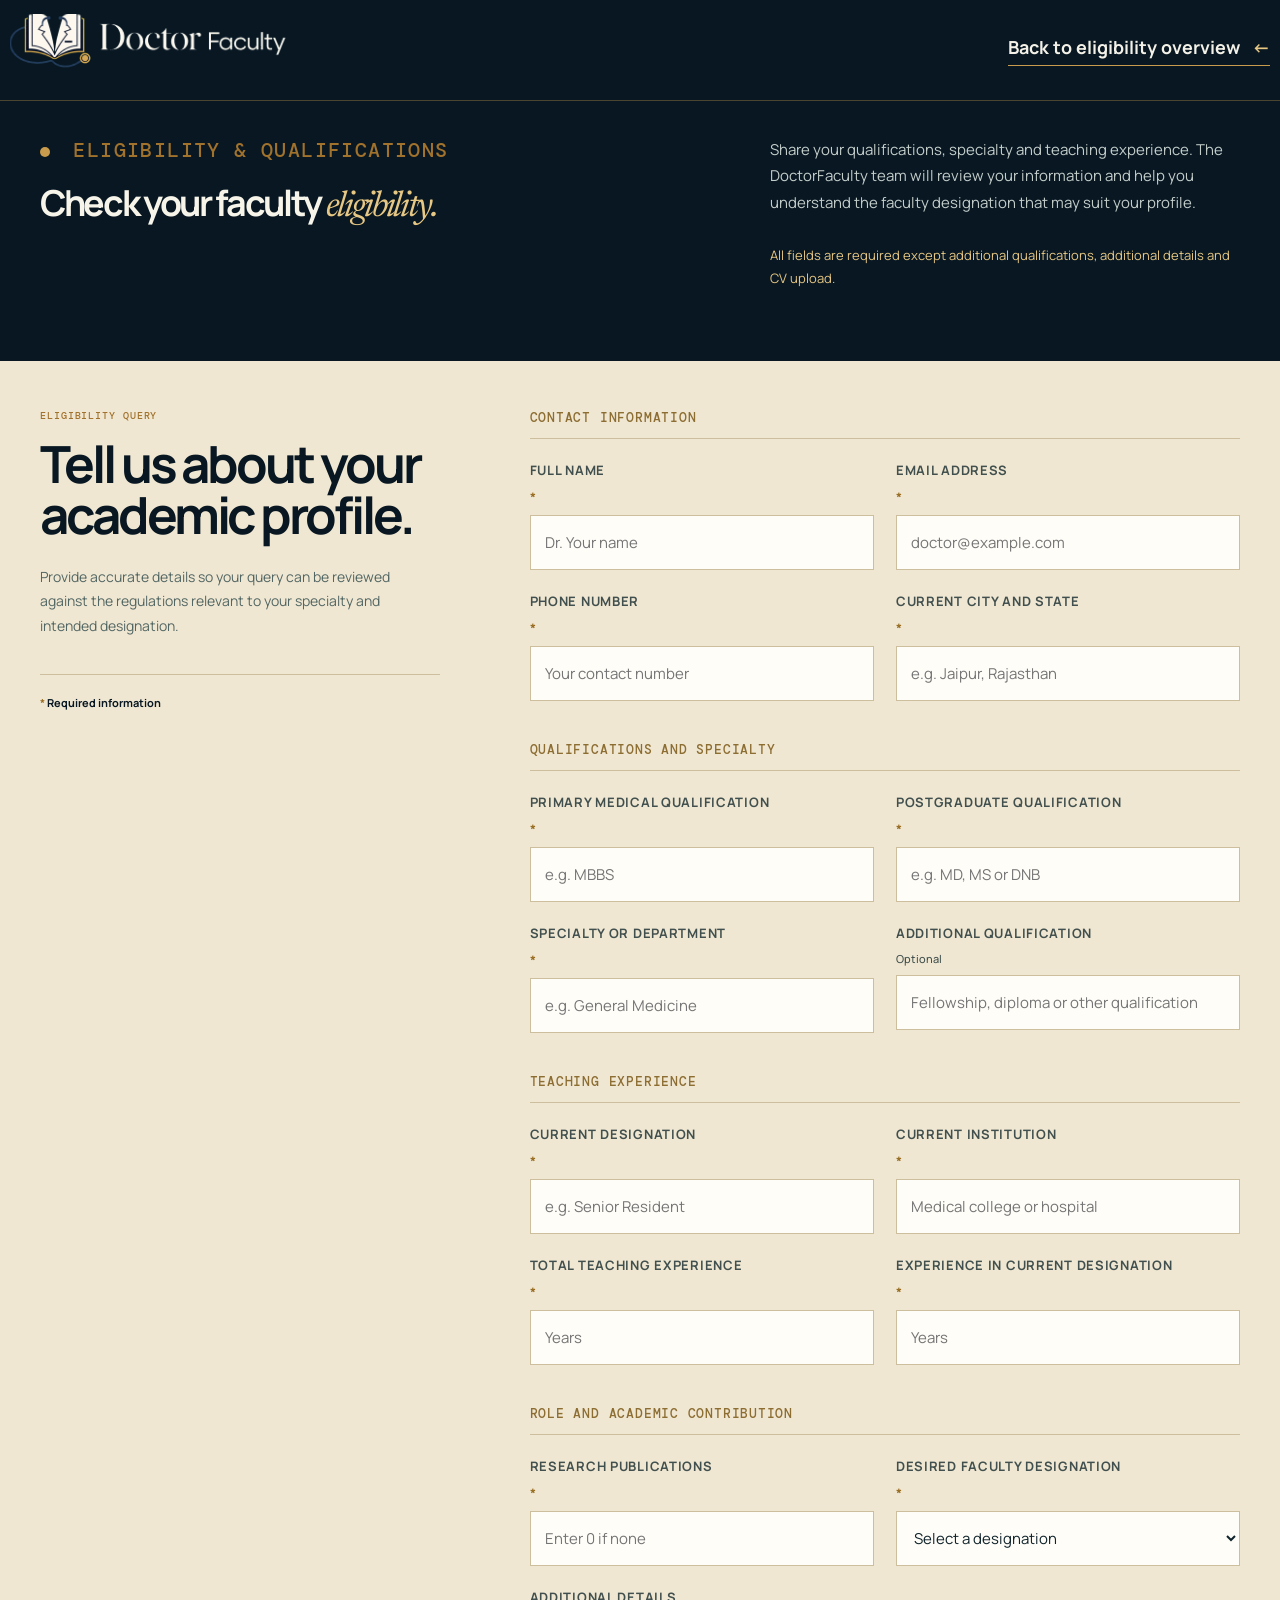
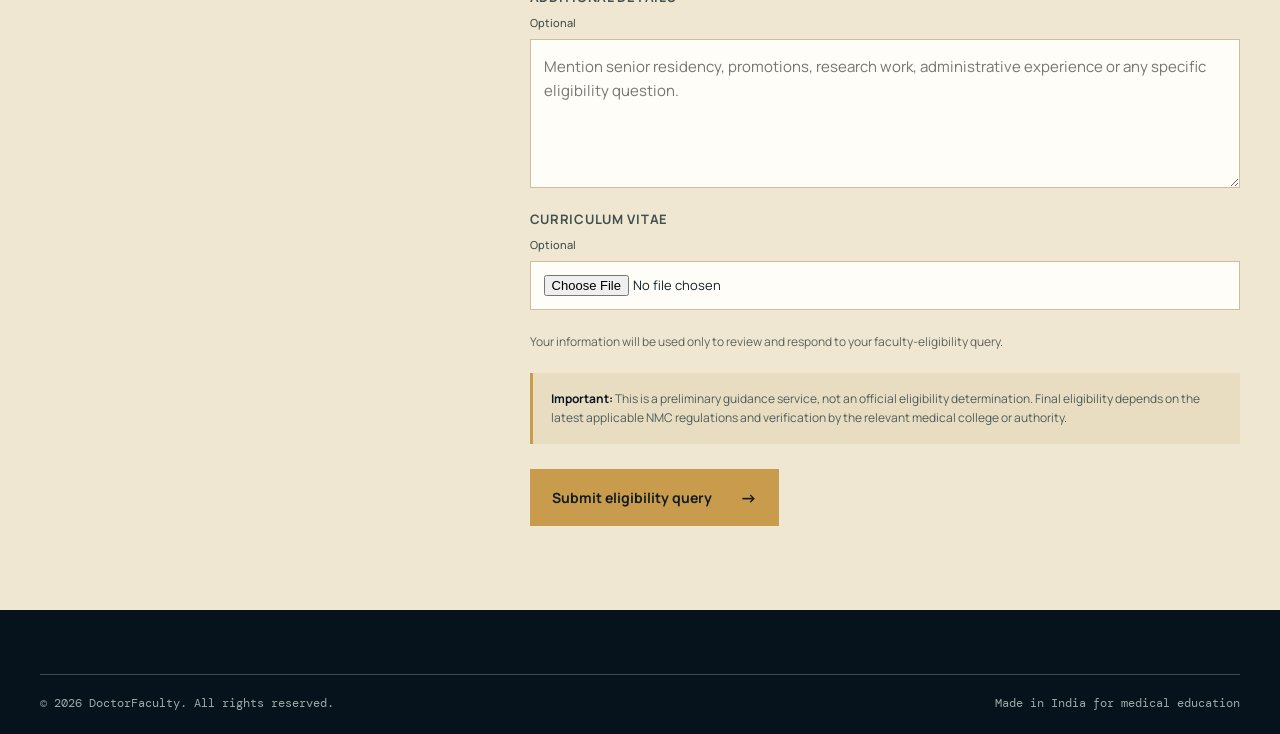
==== commit 0d4c9415: "Fix broken homepage blog links, add thank-you page, and compress images Homepage blog cards linked t" ====
--- a/eligibility-check.html
+++ b/eligibility-check.html
@@ -16,12 +16,12 @@
   <link rel="preconnect" href="https://fonts.gstatic.com" crossorigin />
   <link href="https://fonts.googleapis.com/css2?family=DM+Mono:wght@400;500&family=Manrope:wght@400;500;600;700;800&family=Newsreader:opsz,wght@6..72,400;6..72,500&display=swap" rel="stylesheet" />
   <link rel="stylesheet" href="site-v18-navright.css" />
-  <link rel="icon" type="image/png" href="doctorfaculty-favicon.png?v=20260718-4" />
+  <link rel="icon" type="image/png" href="doctorfaculty-favicon.png?v=20260803-1" />
 </head>
 <body>
   <header class="header">
     <nav class="nav container" aria-label="Main navigation">
-      <a class="logo logo-image" href="index.html#home" aria-label="DoctorFaculty home"><span><img src="doctorfaculty-logo-transparent-v2.png?v=20260718-5" alt="DoctorFaculty" /></span></a>
+      <a class="logo logo-image" href="index.html#home" aria-label="DoctorFaculty home"><span><img src="doctorfaculty-logo-transparent-v2.png?v=20260803-1" alt="DoctorFaculty" /></span></a>
       <a class="back-home" href="index.html#eligibility">Back to eligibility overview <span>←</span></a>
     </nav>
   </header>
@@ -52,6 +52,8 @@
         <form class="faculty-application eligibility-application" action="https://formsubmit.co/doctorfaculty09@gmail.com" method="POST" enctype="multipart/form-data">
           <input type="hidden" name="_subject" value="New DoctorFaculty faculty eligibility query" />
           <input type="hidden" name="_template" value="table" />
+          <input type="hidden" name="_next" value="https://doctorfaculty.com/thank-you.html" />
+          <input type="hidden" name="_autoresponse" value="Thank you for your eligibility query. Our team will review your profile against the applicable NMC regulations and get back to you shortly. If you don't hear back within a few days, feel free to reach us at doctorfaculty09@gmail.com." />
 
           <h3 class="form-section-title">Contact information</h3>
           <label>Full name <b>*</b><input type="text" name="name" autocomplete="name" placeholder="Dr. Your name" required /></label>
@@ -73,7 +75,7 @@
 
           <h3 class="form-section-title">Role and academic contribution</h3>
           <label>Research publications <b>*</b><input type="number" name="research_publications" min="0" step="1" placeholder="Enter 0 if none" required /></label>
-          <label>Desired faculty designation <b>*</b><select name="desired_faculty_designation" required><option value="" selected disabled>Select a designation</option><option>Assistant Professor</option><option>Associate Professor</option><option>Professor</option><option>Not sure — please advise</option></select></label>
+          <label>Desired faculty designation <b>*</b><select name="desired_faculty_designation" required><option value="" selected disabled>Select a designation</option><option>Assistant Professor</option><option>Associate Professor</option><option>Professor</option><option>Not sure, please advise</option></select></label>
           <label class="field-wide">Additional details <small>Optional</small><textarea name="additional_details" rows="5" placeholder="Mention senior residency, promotions, research work, administrative experience or any specific eligibility question."></textarea></label>
           <label class="field-wide">Curriculum vitae <small>Optional</small><input type="file" name="attachment" accept=".pdf,.doc,.docx" /></label>
 
--- a/site-v18-navright.css
+++ b/site-v18-navright.css
@@ -1,4 +1,4 @@
-:root{--navy:#081722;--navy-2:#0e2531;--gold:#c99b4c;--gold-light:#e7c784;--ivory:#f8f5ed;--cream:#f0e7d2;--muted:#aeb9b8;--line:rgba(201,155,76,.34);--dark-text:#18303a;--body:#526663}*{box-sizing:border-box}html{scroll-behavior:smooth;scroll-padding-top:80px}body{margin:0;background:var(--ivory);color:var(--navy);font-family:Manrope,Arial,sans-serif;-webkit-font-smoothing:antialiased}a{color:inherit}.container{width:min(1180px,calc(100% - 48px));margin:auto}.nav.container{width:min(1800px,calc(100% - 20px))}.header{background:var(--navy);border-bottom:1px solid var(--line);position:sticky;top:0;z-index:20}.nav{min-height:80px;display:flex;align-items:center;justify-content:space-between;gap:28px}.logo{font:700 23px Newsreader,Georgia,serif;letter-spacing:-.7px;color:#fff;text-decoration:none;white-space:nowrap}.logo>span:not(.logo-mark){color:var(--gold-light)}.logo-mark{font:16px Manrope,sans-serif;color:var(--gold);margin-right:6px}.nav-links{display:flex;align-items:center;justify-content:flex-end;gap:clamp(13px,1.65vw,28px)}.nav-links a{font:600 20px Manrope,sans-serif;color:#e8ece8;text-decoration:none;white-space:nowrap}.nav-links a:hover{color:var(--gold-light)}.menu-toggle{display:none;border:0;background:transparent;color:#fff;font:500 11px 'DM Mono',monospace}.eyebrow{margin:0 0 16px;font:500 10px 'DM Mono',monospace;letter-spacing:.09em;text-transform:uppercase;color:#a1722c}.blog .eyebrow{font-size:15px}.about .eyebrow{font-size:20px}.eyebrow i{width:6px;height:6px;display:inline-block;background:var(--gold);border-radius:50%;margin-right:8px}.hero{min-height:660px;background:var(--navy);display:grid;grid-template-columns:minmax(24px,1fr) minmax(0,570px) minmax(0,610px) minmax(24px,1fr)}.hero-copy{grid-column:2;padding:90px 70px 72px 0;position:relative;z-index:1;align-self:center}.hero h1,.section h2,.profile-section h2,.contact h2{font-size:clamp(55px,5.9vw,84px);line-height:.94;letter-spacing:-.068em;margin:18px 0 27px;color:var(--ivory);font-weight:700}.hero h1 em,.section h2 em,.profile-section h2 em,.contact h2 em{font-family:Newsreader,Georgia,serif;font-weight:400;color:var(--gold-light)}.intro{font-size:8px;line-height:1.6;max-width:480px;color:#c3cdca;margin:0}.hero-actions{display:flex;align-items:center;gap:25px;margin-top:34px}.button{font:700 11px Manrope,sans-serif;text-decoration:none;display:inline-flex;align-items:center;justify-content:center;gap:28px;border:0;cursor:pointer}.button span{font-size:17px}.primary{padding:16px 18px;background:var(--gold);color:#111c23}.text-button{color:#f4f2e8;border-bottom:1px solid var(--gold);padding-bottom:7px}.trusted{display:flex;align-items:center;gap:13px;margin-top:48px}.avatars{display:flex}.avatars span{display:grid;place-items:center;width:64px;height:64px;background:#b49e82;border:2px solid var(--navy);color:#13222d;border-radius:50%;margin-left:-7px;font:18px 'DM Mono',monospace}.avatars span:nth-child(2){background:#a8b7af}.avatars span:nth-child(3){background:#c29188}.trusted p{margin:0;color:#b8c4c0;font-size:20px;line-height:1.4}.trusted b{color:#f7f4e9}.hero-visual{grid-column:3;background:linear-gradient(90deg,rgba(8,23,34,.27),transparent 32%),url('doctorfaculty-premium-hero.png') center/cover no-repeat;border-left:1px solid var(--line);border-right:1px solid var(--line)}.logo-strip{background:#0d202a;color:#edeade;border-top:1px solid var(--line);border-bottom:1px solid var(--line);padding:25px 0}.logo-strip .container{display:flex;align-items:center;justify-content:space-between;gap:32px}.logo-strip p{margin:0;color:#aeb9b8;font:18px 'DM Mono',monospace;text-transform:uppercase;letter-spacing:.06em}.logo-strip div{display:flex;align-items:center;gap:42px;font:700 15px Newsreader,Georgia,serif;color:#e3d2ad}.section{padding:105px 0}.section h2,.profile-section h2{color:var(--navy);margin:0}.section h2 em,.profile-section h2 em{color:#a1722c}.split-intro{display:grid;grid-template-columns:1.15fr .85fr;gap:100px;align-items:start}.split-intro h2{font-size:clamp(45px,5vw,70px)}.lead-copy{padding-top:31px}.lead-copy p{font-size:18px;line-height:1.65;color:var(--body);margin:0 0 19px}.arrow-link{display:inline-flex;align-items:center;gap:12px;font:700 20px Manrope,sans-serif;color:#111c23;background:var(--gold);text-decoration:none;border:0;padding:16px 22px;margin-top:20px}.arrow-link span{font-size:20px;margin-left:0}.value-grid{display:grid;grid-template-columns:repeat(3,1fr);margin-top:70px;border-top:1px solid #d0c8b7}.value-grid article{padding:27px 35px 5px 0;border-right:1px solid #d0c8b7}.value-grid article+article{padding-left:35px}.value-grid article:last-child{border-right:0}.value-grid span{font:500 18px 'DM Mono',monospace;color:#937335}.value-grid h3{font-size:48px;letter-spacing:-.05em;margin:39px 0 12px}.value-grid p{font-size:18px;line-height:1.65;color:var(--body);max-width:100%}.careers{background:var(--navy-2);color:#f7f4e9}.careers .eyebrow{color:var(--gold-light)}.careers h2{color:#f7f4e9;font-size:clamp(45px,5vw,70px)}.careers h2 em{color:var(--gold-light)}.section-head{display:grid;grid-template-columns:1.3fr .7fr;gap:100px;align-items:end;margin-bottom:58px}.section-head>p{font-size:15px;line-height:1.75;color:var(--body);margin:0 0 5px}.eligibility .section-head>p{font-size:18px;line-height:1.65}.careers .section-head>p{color:#bdc9c5;font-size:23px}.career-grid{display:grid;grid-template-columns:repeat(3,1fr);gap:15px}.career-grid article{min-height:355px;background:#fdfbf5;color:var(--navy);padding:28px;display:flex;flex-direction:column;border:1px solid #cfc7b6}.career-grid article.accent{background:var(--gold);border-color:var(--gold)}.tag,.pill{align-self:flex-start;border:1px solid #b9a779;border-radius:20px;padding:6px 9px;color:#765d2d;font:500 8px 'DM Mono',monospace;text-transform:uppercase;letter-spacing:.04em}.career-grid h3{font-size:32px;line-height:1.04;letter-spacing:-.06em;margin:70px 0 14px}.career-grid p{font-size:13px;line-height:1.65;color:#526763;margin:0}.career-grid a{font-size:23px;font-weight:700;text-decoration:none;margin-top:auto;padding-top:24px;border-top:1px solid #d7d1c3}.career-grid a span{float:right;font-size:16px}.profile-section{background:var(--cream);padding:100px 0}.profile-layout{display:grid;grid-template-columns:.84fr 1.16fr;gap:90px}.profile-layout h2{font-size:clamp(44px,4.8vw,67px);line-height:.98}.profile-layout>div>p:last-child{font-size:16px;line-height:1.7;color:#4e5e5b;max-width:420px}.interest-form{display:grid;grid-template-columns:1fr 1fr;gap:20px}.interest-form label{font-size:11px;font-weight:700;text-transform:uppercase;letter-spacing:.06em;color:#41504e;display:flex;flex-direction:column;gap:9px}.interest-form label small{font-size:11px;font-weight:500;text-transform:none;letter-spacing:0}.interest-form input{width:100%;background:#fffdf8;border:1px solid #cdbf9e;border-radius:0;padding:15px 13px;color:#10242c;font:15px Manrope,sans-serif}.interest-form input[type=file]{padding:12px;font-size:13px}.interest-form .form-wide,.form-note{grid-column:1/-1}.form-note{margin:0;font-size:13px;line-height:1.6;color:#5c625c}.interest-form button{justify-self:start;margin-top:7px}.updates{background:var(--ivory)}.updates-layout{display:grid;grid-template-columns:.8fr 1.2fr;gap:90px}.updates-copy h2{font-size:clamp(44px,4.8vw,68px)}.updates-copy>p:not(.eyebrow){font-size:18px;line-height:1.65;color:var(--body);max-width:480px}.update-list{border-top:1px solid #d4cebf}.update-list a{display:grid;grid-template-columns:84px 1fr 25px;gap:16px;padding:28px 0;border-bottom:1px solid #d4cebf;color:var(--navy);text-decoration:none}.date{padding-top:7px;color:#72827d;font:9px 'DM Mono',monospace}.pill{font-size:8px}.update-list h3{max-width:510px;margin:13px 0 0;font-size:20px;line-height:1.25;letter-spacing:-.045em}.list-arrow{font-size:17px;color:#9a7430}.eligibility{background:#102630;color:#f9f6ed}.eligibility .eyebrow{color:var(--gold-light)}.eligibility h2{color:#f9f6ed;font-size:clamp(45px,5vw,70px)}.eligibility h2 em{color:var(--gold-light)}.eligibility .section-head>p{color:#bdc9c5}.eligibility-grid{display:grid;grid-template-columns:1fr 1fr;border-top:1px solid var(--line)}.eligibility-grid article{display:grid;grid-template-columns:45px 1fr;gap:20px;padding:32px 45px 32px 0;border-bottom:1px solid var(--line)}.eligibility-grid article:nth-child(odd){border-right:1px solid var(--line)}.eligibility-grid article:nth-child(even){padding-left:45px}.eligibility-grid span{width:51px;height:51px;border:1px solid var(--gold);border-radius:50%;display:grid;place-items:center;color:var(--gold-light);font:500 14px 'DM Mono',monospace}.eligibility-grid h3{font-size:32px;letter-spacing:-.045em;margin:4px 0 9px}.eligibility-grid p{font-size:18px;line-height:1.65;color:#afbfbb;margin:0}#for-institutions h1{font-size:clamp(56px,6vw,88px)}#for-institutions h1 em{font-family:Newsreader,Georgia,serif;font-weight:400;color:var(--gold-light)}.disclaimer{font-size:10px;line-height:1.6;color:#90a29e;margin:27px 0 0;max-width:800px}.blog .section-head h2{font-size:clamp(45px,5vw,70px)}.blog-grid{display:grid;grid-template-columns:repeat(3,1fr);gap:15px}.blog-grid article{min-height:330px;background:#fcfbf7;border:1px solid #cfc7b6;padding:28px;display:flex;flex-direction:column}.blog-grid article:nth-child(2){background:#eadfc6}.article-type{color:#8c6d32;font:500 9px 'DM Mono',monospace;text-transform:uppercase;letter-spacing:.04em}.blog-grid h3{font:500 31px/1.06 Newsreader,Georgia,serif;letter-spacing:-.035em;margin:58px 0 16px}.blog-grid p{font-size:13px;line-height:1.65;color:var(--body);margin:0}.blog-grid a{font-size:11px;font-weight:700;text-decoration:none;margin-top:auto;padding-top:22px;border-top:1px solid #d7d1c3}.blog-grid a span{float:right;font-size:16px}.contact{padding:100px 0;background:var(--gold);color:var(--navy)}.contact-layout{display:grid;grid-template-columns:1.2fr .8fr;gap:100px;align-items:end}.contact .eyebrow{color:#59401a}.contact h2{color:var(--navy);font-size:clamp(48px,5.8vw,78px);margin:0}.contact h2 em{color:#fff8e7}.contact-layout>div:last-child>p{font-size:18px;line-height:1.65;color:#493d27;margin:0 0 28px}.dark-button{padding:15px 18px;background:var(--navy);color:#fff}.button.dark-button,.button.eligibility-button{font-size:14px}.button.dark-button{font-size:18px}.institution-email{display:block;margin-top:20px;font-size:14px;font-weight:700;text-decoration:none;border-bottom:1px solid #725728;padding-bottom:6px;width:max-content}footer{padding:64px 0 23px;background:#06131c;color:#e9e7df}.footer-grid{display:grid;grid-template-columns:2fr 1fr 1fr;gap:30px}.footer-grid>div:first-child>p{margin:23px 0;font:26px/1.25 Newsreader,Georgia,serif}.footer-grid>div:not(:first-child){display:flex;flex-direction:column;gap:10px}.footer-label{color:#b9a774;font:12px 'DM Mono',monospace;text-transform:uppercase;margin:5px 0 9px}.footer-grid a:not(.logo){color:#e9e7df;text-decoration:none;font-size:15px}.footer-bottom{border-top:1px solid #3d4b4d;margin-top:48px;padding-top:20px;color:#9caaa8;display:flex;justify-content:space-between;font:12px 'DM Mono',monospace}
+:root{--navy:#081722;--navy-2:#0e2531;--gold:#c99b4c;--gold-light:#e7c784;--ivory:#f8f5ed;--cream:#f0e7d2;--muted:#aeb9b8;--line:rgba(201,155,76,.34);--dark-text:#18303a;--body:#526663}*{box-sizing:border-box}html{scroll-behavior:smooth;scroll-padding-top:80px}body{margin:0;background:var(--ivory);color:var(--navy);font-family:Manrope,Arial,sans-serif;-webkit-font-smoothing:antialiased}a{color:inherit}.container{width:min(1180px,calc(100% - 48px));margin:auto}.nav.container{width:min(1800px,calc(100% - 20px))}.header{background:var(--navy);border-bottom:1px solid var(--line);position:sticky;top:0;z-index:20}.nav{min-height:80px;display:flex;align-items:center;justify-content:space-between;gap:28px}.logo{font:700 23px Newsreader,Georgia,serif;letter-spacing:-.7px;color:#fff;text-decoration:none;white-space:nowrap}.logo>span:not(.logo-mark){color:var(--gold-light)}.logo-mark{font:16px Manrope,sans-serif;color:var(--gold);margin-right:6px}.nav-links{display:flex;align-items:center;justify-content:flex-end;gap:clamp(13px,1.65vw,28px)}.nav-links a{font:600 20px Manrope,sans-serif;color:#e8ece8;text-decoration:none;white-space:nowrap}.nav-links a:hover{color:var(--gold-light)}.menu-toggle{display:none;border:0;background:transparent;color:#fff;font:500 11px 'DM Mono',monospace}.eyebrow{margin:0 0 16px;font:500 10px 'DM Mono',monospace;letter-spacing:.09em;text-transform:uppercase;color:#a1722c}.blog .eyebrow{font-size:15px}.about .eyebrow{font-size:20px}.eyebrow i{width:6px;height:6px;display:inline-block;background:var(--gold);border-radius:50%;margin-right:8px}.hero{min-height:660px;background:var(--navy);display:grid;grid-template-columns:minmax(24px,1fr) minmax(0,570px) minmax(0,610px) minmax(24px,1fr)}.hero-copy{grid-column:2;padding:90px 70px 72px 0;position:relative;z-index:1;align-self:center}.hero h1,.section h2,.profile-section h2,.contact h2{font-size:clamp(55px,5.9vw,84px);line-height:.94;letter-spacing:-.068em;margin:18px 0 27px;color:var(--ivory);font-weight:700}.hero h1 em,.section h2 em,.profile-section h2 em,.contact h2 em{font-family:Newsreader,Georgia,serif;font-weight:400;color:var(--gold-light)}.intro{font-size:8px;line-height:1.6;max-width:480px;color:#c3cdca;margin:0}.hero-actions{display:flex;align-items:center;gap:25px;margin-top:34px}.button{font:700 11px Manrope,sans-serif;text-decoration:none;display:inline-flex;align-items:center;justify-content:center;gap:28px;border:0;cursor:pointer;max-width:100%;overflow-wrap:break-word}.button span{font-size:17px}.primary{padding:16px 18px;background:var(--gold);color:#111c23}.text-button{color:#f4f2e8;border-bottom:1px solid var(--gold);padding-bottom:7px}.trusted{display:flex;align-items:center;gap:13px;margin-top:48px}.avatars{display:flex}.avatars span{display:grid;place-items:center;width:64px;height:64px;background:#b49e82;border:2px solid var(--navy);color:#13222d;border-radius:50%;margin-left:-7px;font:18px 'DM Mono',monospace}.avatars span:nth-child(2){background:#a8b7af}.avatars span:nth-child(3){background:#c29188}.trusted p{margin:0;color:#b8c4c0;font-size:20px;line-height:1.4}.trusted b{color:#f7f4e9}.hero-visual{grid-column:3;background:linear-gradient(90deg,rgba(8,23,34,.27),transparent 32%),url('doctorfaculty-premium-hero.jpg?v=20260803-1') center/cover no-repeat;border-left:1px solid var(--line);border-right:1px solid var(--line)}.logo-strip{background:#0d202a;color:#edeade;border-top:1px solid var(--line);border-bottom:1px solid var(--line);padding:25px 0}.logo-strip .container{display:flex;align-items:center;justify-content:space-between;gap:32px}.logo-strip p{margin:0;color:#aeb9b8;font:18px 'DM Mono',monospace;text-transform:uppercase;letter-spacing:.06em}.logo-strip div{display:flex;align-items:center;gap:42px;font:700 15px Newsreader,Georgia,serif;color:#e3d2ad}.section{padding:105px 0}.section h2,.profile-section h2{color:var(--navy);margin:0}.section h2 em,.profile-section h2 em{color:#a1722c}.split-intro{display:grid;grid-template-columns:1.15fr .85fr;gap:100px;align-items:start}.split-intro h2{font-size:clamp(45px,5vw,70px)}.lead-copy{padding-top:31px}.lead-copy p{font-size:18px;line-height:1.65;color:var(--body);margin:0 0 19px}.arrow-link{display:inline-flex;align-items:center;gap:12px;font:700 20px Manrope,sans-serif;color:#111c23;background:var(--gold);text-decoration:none;border:0;padding:16px 22px;margin-top:20px}.arrow-link span{font-size:20px;margin-left:0}.value-grid{display:grid;grid-template-columns:repeat(3,minmax(0,1fr));margin-top:70px;border-top:1px solid #d0c8b7}.value-grid article{padding:27px 35px 5px 0;border-right:1px solid #d0c8b7}.value-grid article+article{padding-left:35px}.value-grid article:last-child{border-right:0}.value-grid span{font:500 18px 'DM Mono',monospace;color:#937335}.value-grid h3{font-size:48px;letter-spacing:-.05em;margin:39px 0 12px}.value-grid p{font-size:18px;line-height:1.65;color:var(--body);max-width:100%}.careers{background:var(--navy-2);color:#f7f4e9}.careers .eyebrow{color:var(--gold-light)}.careers h2{color:#f7f4e9;font-size:clamp(45px,5vw,70px)}.careers h2 em{color:var(--gold-light)}.section-head{display:grid;grid-template-columns:1.3fr .7fr;gap:100px;align-items:end;margin-bottom:58px}.section-head>p{font-size:15px;line-height:1.75;color:var(--body);margin:0 0 5px}.eligibility .section-head>p{font-size:18px;line-height:1.65}.careers .section-head>p{color:#bdc9c5;font-size:23px}.career-grid{display:grid;grid-template-columns:repeat(3,minmax(0,1fr));gap:15px}.career-grid article{min-height:355px;background:#fdfbf5;color:var(--navy);padding:28px;display:flex;flex-direction:column;border:1px solid #cfc7b6}.career-grid article.accent{background:var(--gold);border-color:var(--gold)}.tag,.pill{align-self:flex-start;border:1px solid #b9a779;border-radius:20px;padding:6px 9px;color:#765d2d;font:500 8px 'DM Mono',monospace;text-transform:uppercase;letter-spacing:.04em}.career-grid h3{font-size:32px;line-height:1.04;letter-spacing:-.06em;margin:70px 0 14px}.career-grid p{font-size:13px;line-height:1.65;color:#526763;margin:0}.career-grid a{font-size:23px;font-weight:700;text-decoration:none;margin-top:auto;padding-top:24px;border-top:1px solid #d7d1c3}.career-grid a span{float:right;font-size:16px}.profile-section{background:var(--cream);padding:100px 0}.profile-layout{display:grid;grid-template-columns:.84fr 1.16fr;gap:90px}.profile-layout h2{font-size:clamp(44px,4.8vw,67px);line-height:.98}.profile-layout>div>p:last-child{font-size:16px;line-height:1.7;color:#4e5e5b;max-width:420px}.interest-form{display:grid;grid-template-columns:1fr 1fr;gap:20px}.interest-form label{font-size:11px;font-weight:700;text-transform:uppercase;letter-spacing:.06em;color:#41504e;display:flex;flex-direction:column;gap:9px}.interest-form label small{font-size:11px;font-weight:500;text-transform:none;letter-spacing:0}.interest-form input{width:100%;background:#fffdf8;border:1px solid #cdbf9e;border-radius:0;padding:15px 13px;color:#10242c;font:15px Manrope,sans-serif}.interest-form input[type=file]{padding:12px;font-size:13px}.interest-form .form-wide,.form-note{grid-column:1/-1}.form-note{margin:0;font-size:13px;line-height:1.6;color:#5c625c}.interest-form button{justify-self:start;margin-top:7px}.updates{background:var(--ivory)}.updates-layout{display:grid;grid-template-columns:.8fr 1.2fr;gap:90px}.updates-copy h2{font-size:clamp(44px,4.8vw,68px)}.updates-copy>p:not(.eyebrow){font-size:18px;line-height:1.65;color:var(--body);max-width:480px}.update-list{border-top:1px solid #d4cebf}.update-list a{display:grid;grid-template-columns:84px 1fr 25px;gap:16px;padding:28px 0;border-bottom:1px solid #d4cebf;color:var(--navy);text-decoration:none}.date{padding-top:7px;color:#72827d;font:9px 'DM Mono',monospace}.pill{font-size:8px}.update-list h3{max-width:510px;margin:13px 0 0;font-size:20px;line-height:1.25;letter-spacing:-.045em}.list-arrow{font-size:17px;color:#9a7430}.eligibility{background:#102630;color:#f9f6ed}.eligibility .eyebrow{color:var(--gold-light)}.eligibility h2{color:#f9f6ed;font-size:clamp(45px,5vw,70px)}.eligibility h2 em{color:var(--gold-light)}.eligibility .section-head>p{color:#bdc9c5}.eligibility-grid{display:grid;grid-template-columns:1fr 1fr;border-top:1px solid var(--line)}.eligibility-grid article{display:grid;grid-template-columns:45px 1fr;gap:20px;padding:32px 45px 32px 0;border-bottom:1px solid var(--line)}.eligibility-grid article:nth-child(odd){border-right:1px solid var(--line)}.eligibility-grid article:nth-child(even){padding-left:45px}.eligibility-grid span{width:51px;height:51px;border:1px solid var(--gold);border-radius:50%;display:grid;place-items:center;color:var(--gold-light);font:500 14px 'DM Mono',monospace}.eligibility-grid h3{font-size:32px;letter-spacing:-.045em;margin:4px 0 9px}.eligibility-grid p{font-size:18px;line-height:1.65;color:#afbfbb;margin:0}#for-institutions h1{font-size:clamp(56px,6vw,88px)}#for-institutions h1 em{font-family:Newsreader,Georgia,serif;font-weight:400;color:var(--gold-light)}.disclaimer{font-size:10px;line-height:1.6;color:#90a29e;margin:27px 0 0;max-width:800px}.blog .section-head h2{font-size:clamp(45px,5vw,70px)}.blog-grid{display:grid;grid-template-columns:repeat(3,minmax(0,1fr));gap:15px}.blog-grid article{min-height:330px;background:#fcfbf7;border:1px solid #cfc7b6;padding:28px;display:flex;flex-direction:column}.blog-grid article:nth-child(2){background:#eadfc6}.article-type{color:#8c6d32;font:500 9px 'DM Mono',monospace;text-transform:uppercase;letter-spacing:.04em}.blog-grid h3{font:500 31px/1.06 Newsreader,Georgia,serif;letter-spacing:-.035em;margin:58px 0 16px}.blog-grid p{font-size:13px;line-height:1.65;color:var(--body);margin:0}.blog-grid a{font-size:11px;font-weight:700;text-decoration:none;margin-top:auto;padding-top:22px;border-top:1px solid #d7d1c3}.blog-grid a span{float:right;font-size:16px}.contact{padding:100px 0;background:var(--gold);color:var(--navy)}.contact-layout{display:grid;grid-template-columns:minmax(0,1.2fr) minmax(0,.8fr);gap:100px;align-items:end}.contact .eyebrow{color:#59401a}.contact h2{color:var(--navy);font-size:clamp(48px,5.8vw,78px);margin:0}.contact h2 em{color:#fff8e7}.contact-layout>div:last-child>p{font-size:18px;line-height:1.65;color:#493d27;margin:0 0 28px}.dark-button{padding:15px 18px;background:var(--navy);color:#fff}.button.dark-button,.button.eligibility-button{font-size:14px}.button.dark-button{font-size:18px}.institution-email{display:block;margin-top:20px;font-size:14px;font-weight:700;text-decoration:none;border-bottom:1px solid #725728;padding-bottom:6px;max-width:100%;overflow-wrap:break-word}footer{padding:64px 0 23px;background:#06131c;color:#e9e7df}.footer-grid{display:grid;grid-template-columns:2fr 1fr 1fr;gap:30px}.footer-grid>div:first-child>p{margin:23px 0;font:26px/1.25 Newsreader,Georgia,serif}.footer-grid>div:not(:first-child){display:flex;flex-direction:column;gap:10px}.footer-label{color:#b9a774;font:12px 'DM Mono',monospace;text-transform:uppercase;margin:5px 0 9px}.footer-grid a:not(.logo){color:#e9e7df;text-decoration:none;font-size:15px}.footer-bottom{border-top:1px solid #3d4b4d;margin-top:48px;padding-top:20px;color:#9caaa8;display:flex;justify-content:space-between;font:12px 'DM Mono',monospace}
 @media(max-width:1080px){.nav-links{gap:13px}.nav-links a{font-size:9.5px}.hero{grid-template-columns:40px 1fr 44% 40px}.hero-copy{padding-right:40px}.section-head{gap:55px}.logo-strip div{gap:24px}}
 @media(max-width:800px){html{scroll-padding-top:68px}.container{width:min(100% - 40px,1180px)}.nav{min-height:68px}.nav-links{display:none}.nav-links.open{display:flex;position:absolute;top:67px;left:0;right:0;padding:26px 24px;align-items:flex-start;flex-direction:column;background:var(--navy);border-bottom:1px solid var(--line);gap:19px}.nav-links a{font-size:12px}.menu-toggle{display:block}.hero{display:block;min-height:0}.hero-copy{padding:70px 20px 62px;width:min(100% - 40px,620px);margin:auto}.hero h1{font-size:52px}.hero-visual{display:block;min-height:430px;border:0;border-top:1px solid var(--line);background-position:63% center}.hero-actions{align-items:flex-start;flex-direction:column;gap:20px}.logo-strip .container{display:block}.logo-strip div{margin-top:18px;gap:12px;justify-content:space-between;font-size:13px}.logo-strip span:nth-child(4){display:none}.section,.profile-section,.contact{padding:78px 0}.split-intro,.section-head,.profile-layout,.updates-layout,.contact-layout{grid-template-columns:1fr;gap:35px}.lead-copy{padding-top:0}.value-grid,.career-grid,.blog-grid{grid-template-columns:1fr}.value-grid{margin-top:48px}.value-grid article,.value-grid article+article{padding:27px 0;border-right:0;border-bottom:1px solid #d0c8b7}.career-grid article{min-height:290px}.career-grid h3{margin-top:45px}.interest-form{grid-template-columns:1fr}.interest-form .form-wide,.form-note{grid-column:auto}.eligibility-grid{grid-template-columns:1fr}.eligibility-grid article,.eligibility-grid article:nth-child(even){padding:28px 0;border-right:0}.blog-grid article{min-height:285px}.blog-grid h3{margin-top:42px}.footer-grid{grid-template-columns:1fr 1fr}.footer-grid>div:first-child{grid-column:1/-1}.footer-bottom{flex-direction:column;align-items:flex-start;gap:13px}}
 @media(max-width:430px){.hero h1{font-size:46px}.logo-strip span:nth-child(3){display:none}.update-list a{grid-template-columns:58px 1fr 18px}.update-list h3{font-size:17px}.interest-form button{width:100%}.institution-email{width:auto;line-height:1.5}}
@@ -7,7 +7,7 @@
 .back-home{color:#f4f2e8;text-decoration:none;font-size:12px;font-weight:700;border-bottom:1px solid var(--gold);padding-bottom:6px}.back-home span{margin-left:8px;color:var(--gold-light)}.join-page{background:var(--ivory)}.join-intro{background:var(--navy);color:#f7f4e9;padding:88px 0}.join-intro-grid{display:grid;grid-template-columns:1.15fr .85fr;gap:95px;align-items:end}.join-intro h1{font-size:clamp(52px,5.6vw,80px);line-height:.96;letter-spacing:-.065em;margin:18px 0 0}.join-intro h1 em{font-family:Newsreader,Georgia,serif;font-weight:400;color:var(--gold-light)}.join-intro-grid>div:last-child>p{font-size:15px;line-height:1.75;color:#c3cdca;margin:0 0 28px}.eligibility-cta{display:flex;flex-direction:column;gap:7px;background:var(--gold);color:var(--navy);padding:22px 24px;text-decoration:none}.eligibility-cta strong{font:700 15px/1.35 Manrope,sans-serif}.eligibility-cta span{font-size:12px;font-weight:700}.join-form-section{padding:95px 0;background:var(--cream)}.join-form-layout{display:grid;grid-template-columns:.72fr 1.28fr;gap:90px}.form-aside h2{font-size:clamp(38px,4vw,58px);line-height:1;letter-spacing:-.06em;margin:16px 0 24px}.form-aside>p:not(.eyebrow){font-size:14px;line-height:1.75;color:var(--body)}.required-note{border-top:1px solid #cdbf9e;margin-top:36px;padding-top:20px;font-size:11px;font-weight:700}.required-note span,.faculty-application label>b{color:#986d22}.faculty-application{display:grid;grid-template-columns:1fr 1fr;gap:22px}.faculty-application label{display:flex;flex-direction:column;gap:9px;font-size:11px;font-weight:700;text-transform:uppercase;letter-spacing:.055em;color:#41504e}.faculty-application label>b{display:inline}.faculty-application label small{font-size:11px;font-weight:500;text-transform:none;letter-spacing:0}.faculty-application input{width:100%;background:#fffdf8;border:1px solid #cdbf9e;border-radius:0;padding:16px 14px;color:#10242c;font:15px Manrope,sans-serif}.faculty-application input:focus{outline:2px solid var(--gold);outline-offset:1px}.faculty-application input[type=file]{padding:13px;font-size:13px}.faculty-application .field-wide,.form-privacy{grid-column:1/-1}.form-privacy{font-size:12px;line-height:1.6;color:#5c625c;margin:0}.faculty-application button{justify-self:start;margin-top:3px}.join-footer{margin-top:0}
 @media(max-width:800px){.join-intro{padding:40px 0}.join-intro-grid,.join-form-layout{grid-template-columns:1fr;gap:16px}.form-aside>p:not(.eyebrow){display:none}.required-note{margin-top:12px;padding-top:10px}.join-intro h1{font-size:50px}.join-form-section{padding:72px 0}.faculty-application{grid-template-columns:1fr}.faculty-application .field-wide,.form-privacy{grid-column:auto}.faculty-application button{width:100%}}
 @media(max-width:430px){.back-home{font-size:10px}.join-intro h1{font-size:43px}.eligibility-cta{padding:19px}.faculty-application{gap:18px}}
-@media(min-width:801px){.container{width:min(1440px,calc(100% - 80px))}.nav-links{gap:clamp(24px,2vw,38px)}.nav-links a{font-size:18px;letter-spacing:-.01em}.hero{grid-template-columns:minmax(0,1fr) minmax(0,1fr);min-height:740px}.hero-copy{grid-column:1;padding:40px 64px 42px max(60px,calc((100vw - 1440px)/2));align-self:center}.hero-visual{grid-column:2;min-height:740px;background-image:linear-gradient(90deg,rgba(8,23,34,.18),transparent 26%),url('doctorfaculty-premium-hero.png?v=20260718-3');background-position:center right;border-right:0}.hero .eyebrow{font-size:30px;line-height:1.25;letter-spacing:.015em;margin-bottom:22px;max-width:760px}.hero .eyebrow i{width:12px;height:12px;margin-right:14px}.hero h1{max-width:760px;font-size:clamp(68px,5vw,88px);line-height:1.04;letter-spacing:-.045em;margin:0}.hero h1 em{display:block;margin-top:.17em;padding-top:0;line-height:1.06}.intro{max-width:590px;font-size:17px;line-height:1.6;margin-top:14px}.hero-actions{margin-top:16px}.button{font-size:14px}.primary{padding:17px 22px}}
+@media(min-width:801px){.container{width:min(1440px,calc(100% - 80px))}.nav-links{gap:clamp(24px,2vw,38px)}.nav-links a{font-size:18px;letter-spacing:-.01em}.hero{grid-template-columns:minmax(0,1fr) minmax(0,1fr);min-height:740px}.hero-copy{grid-column:1;padding:40px 64px 42px max(60px,calc((100vw - 1440px)/2));align-self:center}.hero-visual{grid-column:2;min-height:740px;background-image:linear-gradient(90deg,rgba(8,23,34,.18),transparent 26%),url('doctorfaculty-premium-hero.jpg?v=20260803-1');background-position:center right;border-right:0}.hero .eyebrow{font-size:30px;line-height:1.25;letter-spacing:.015em;margin-bottom:22px;max-width:760px}.hero .eyebrow i{width:12px;height:12px;margin-right:14px}.hero h1{max-width:760px;font-size:clamp(68px,5vw,88px);line-height:1.04;letter-spacing:-.045em;margin:0}.hero h1 em{display:block;margin-top:.17em;padding-top:0;line-height:1.06}.intro{max-width:590px;font-size:17px;line-height:1.6;margin-top:14px}.hero-actions{margin-top:16px}.button{font-size:14px}.primary{padding:17px 22px}}
 @media(prefers-reduced-motion:reduce){html{scroll-behavior:auto}}
 .logo-image{display:block;width:285px;height:72px;overflow:hidden;flex:0 0 auto}.logo-image>span{display:block;position:relative;width:100%;height:100%;overflow:hidden}.logo-image img{display:block;width:310px;max-width:none;transform:translate(-18px,-48px)}.footer-logo-image{width:250px;height:64px}.footer-logo-image img{width:275px;transform:translate(-16px,-43px)}
 @media(min-width:801px){.nav{min-height:100px}}
@@ -16,7 +16,8 @@
 @media(max-width:800px){.eligibility-query-intro{padding-bottom:60px}.eligibility-form-section{padding-top:72px}.form-section-title{grid-column:auto}.eligibility-disclaimer{grid-column:auto}}
 @media(max-width:800px){.header .container{width:min(100% - 28px,1180px)}.nav{position:relative;min-height:78px;gap:14px}.menu-toggle{display:inline-flex;align-items:center;justify-content:center;gap:10px;min-width:92px;min-height:44px;padding:10px 14px;border:1px solid var(--line);color:#fff;font:600 13px Manrope,sans-serif;cursor:pointer}.menu-toggle b{color:var(--gold-light);font-size:18px;line-height:1}.nav-links.open{display:flex;position:fixed;top:78px;left:0;right:0;max-height:calc(100vh - 78px);overflow-y:auto;padding:10px 20px 24px;align-items:stretch;flex-direction:column;background:#081722;border-top:1px solid var(--line);border-bottom:2px solid var(--gold);gap:0;box-shadow:0 18px 38px rgba(0,0,0,.28)}.nav-links a{display:flex;align-items:center;min-height:56px;padding:13px 4px;border-bottom:1px solid rgba(201,155,76,.22);font-size:16px;font-weight:600;white-space:normal}.nav-links a:last-child{border-bottom:0}.back-home{min-height:44px;display:inline-flex;align-items:center;text-align:right;line-height:1.3}.hero-copy{padding-top:58px}.hero h1{font-size:clamp(46px,13vw,58px);line-height:1}.hero .eyebrow{font-size:clamp(17px,5.7vw,25px);line-height:1.35}.hero-visual{min-height:360px}.button{min-height:48px}.primary{padding:16px 20px}}
 @media(max-width:430px){.logo-image{width:190px;height:52px}.logo-image img{width:210px;transform:translate(-12px,-33px)}.menu-toggle{min-width:84px;padding:9px 11px}.back-home{max-width:126px;font-size:10px}.hero-copy{width:min(100% - 28px,620px);padding-left:0;padding-right:0}.hero h1{font-size:46px}.section h2,.profile-section h2,.contact h2{font-size:44px}.footer-grid{grid-template-columns:1fr}.footer-grid>div:first-child{grid-column:auto}}
-@media(max-width:800px){.menu-toggle,.nav-links,.nav-links.open{display:none!important}.nav{justify-content:flex-start}.hero-copy{padding-top:46px}}
+@media(max-width:800px){.hero-copy{padding-top:46px}}
+@media(min-width:801px) and (max-width:1350px){.menu-toggle{display:inline-flex;align-items:center;justify-content:center;gap:10px;min-width:92px;min-height:44px;padding:10px 14px;border:1px solid var(--line);color:#fff;font:600 13px Manrope,sans-serif;cursor:pointer}.menu-toggle b{color:var(--gold-light);font-size:18px;line-height:1}.nav-links{display:none}.nav-links.open{display:flex;position:fixed;top:100px;left:0;right:0;max-height:calc(100vh - 100px);overflow-y:auto;padding:10px 24px 24px;align-items:stretch;flex-direction:column;background:#081722;border-top:1px solid var(--line);border-bottom:2px solid var(--gold);gap:0;box-shadow:0 18px 38px rgba(0,0,0,.28)}.nav-links a{display:flex;align-items:center;min-height:56px;padding:13px 4px;border-bottom:1px solid rgba(201,155,76,.22);font-size:16px;font-weight:600;white-space:normal}.nav-links a:last-child{border-bottom:0}}
 
 /* Join page refinements — 2026-07-20 */
 .join-intro{padding:36px 0 44px}
